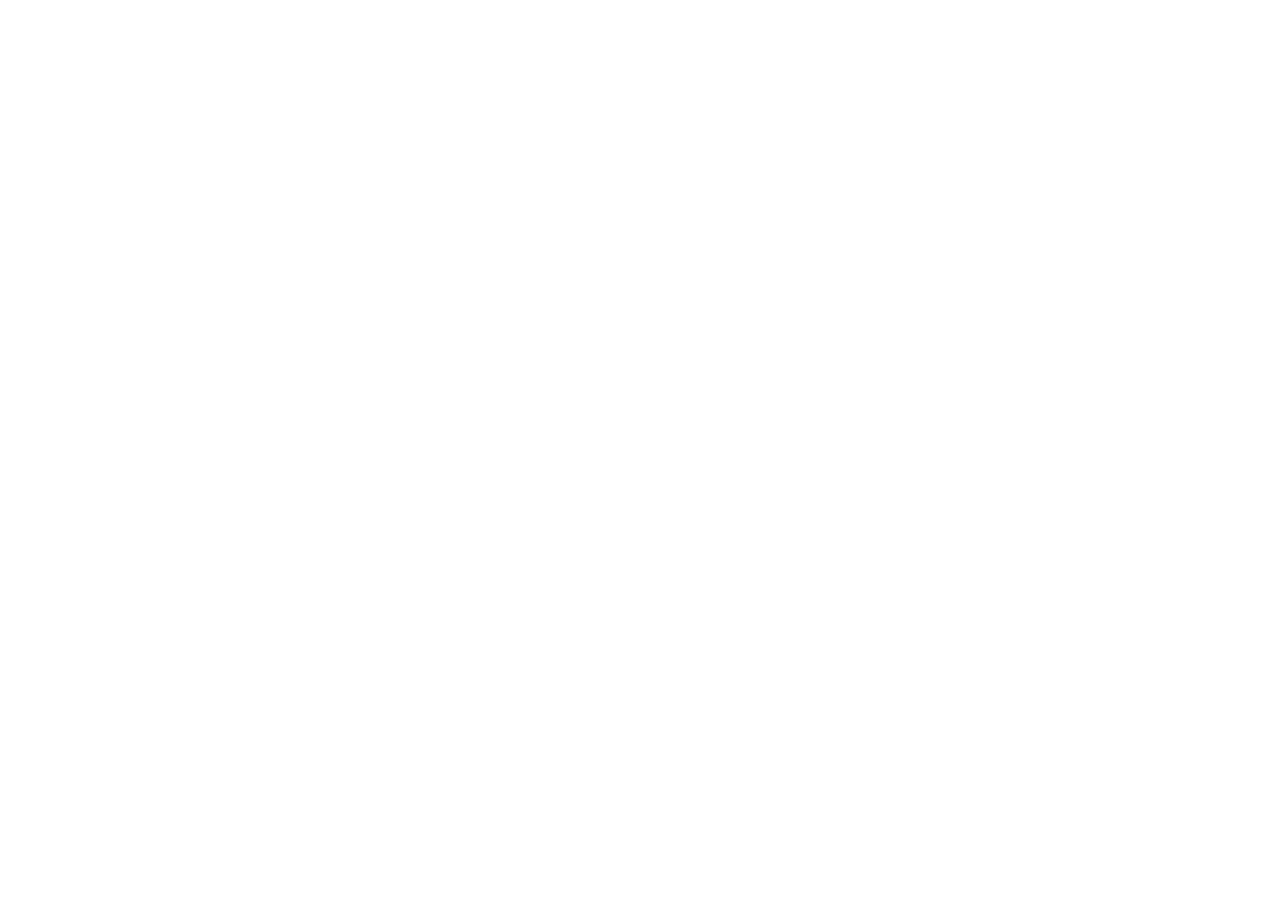
==== index.html @ 1cbf0fab "main" ====
<!DOCTYPE html>
<html lang="en">
  <head>
    <meta charset="UTF-8" />
    <meta name="viewport" content="width=device-width, initial-scale=1.0" />
    <title>Document</title>
  </head>
  <body></body>
</html>
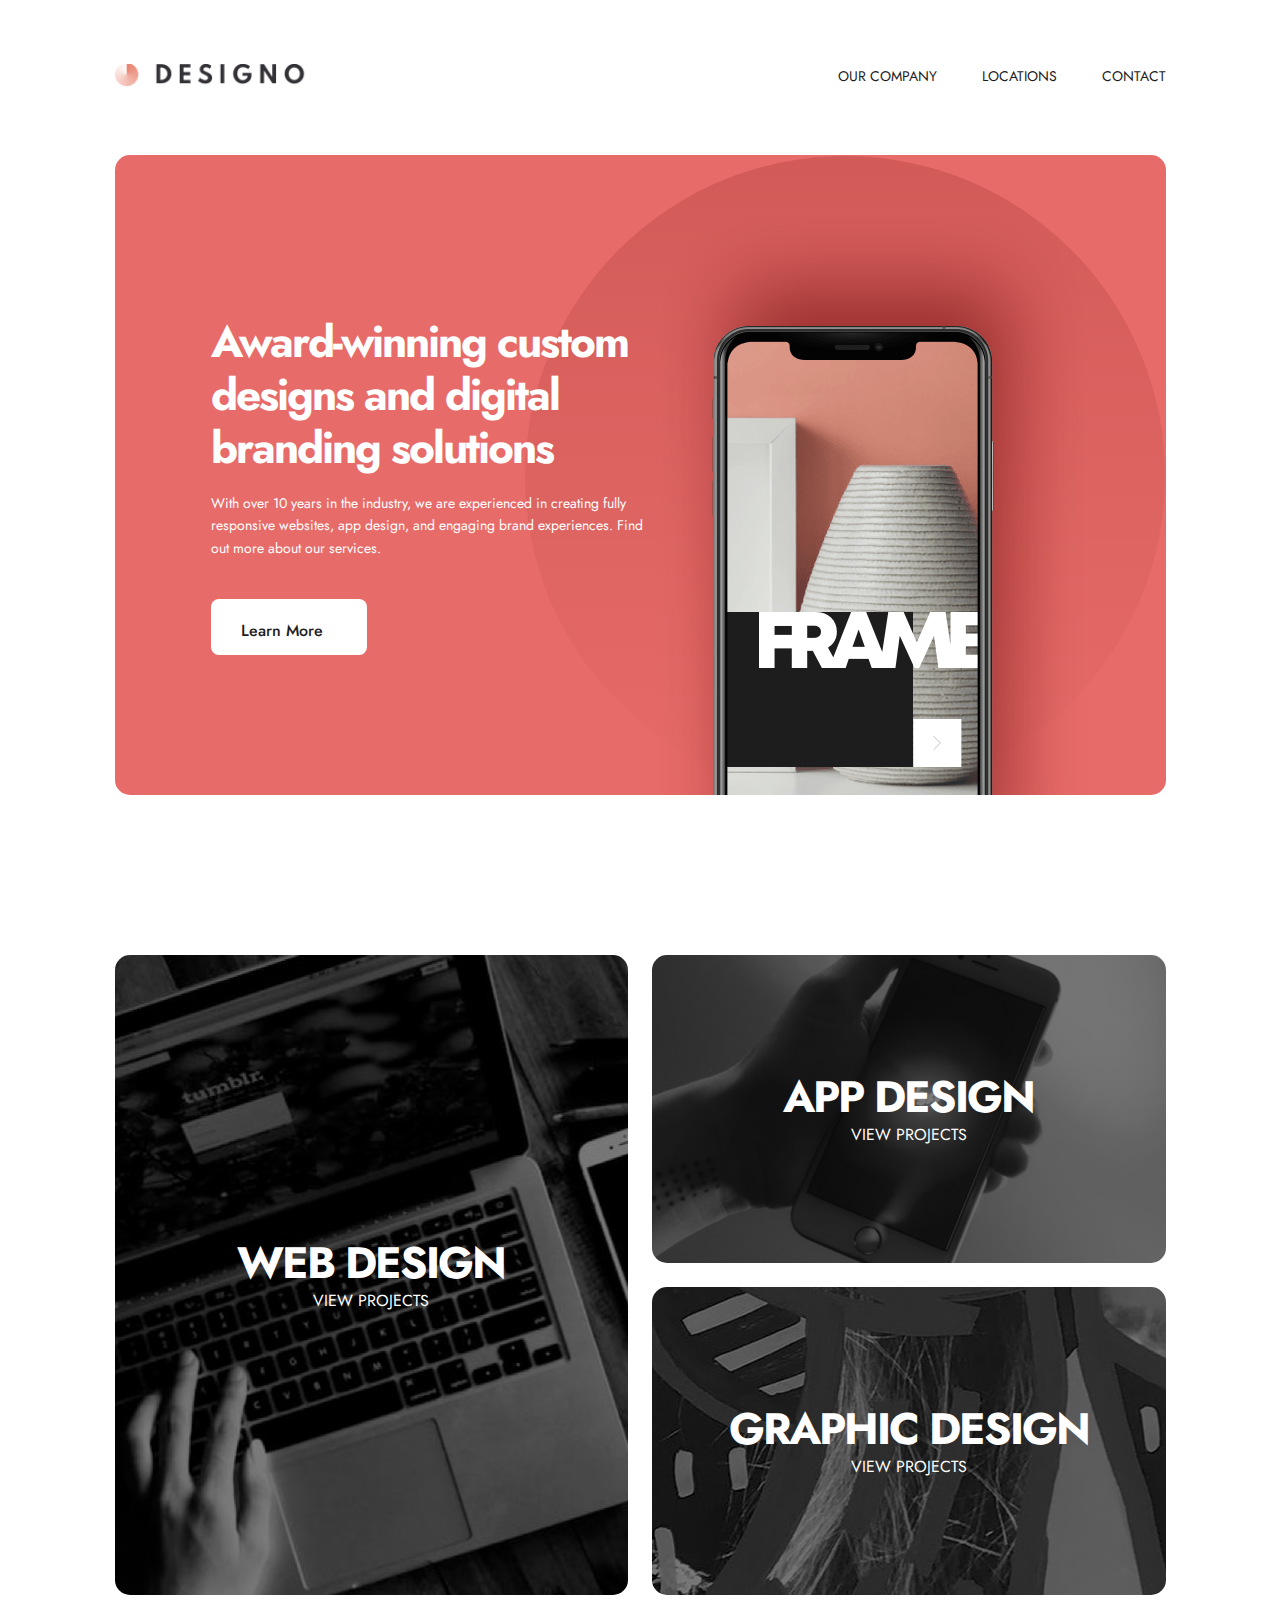
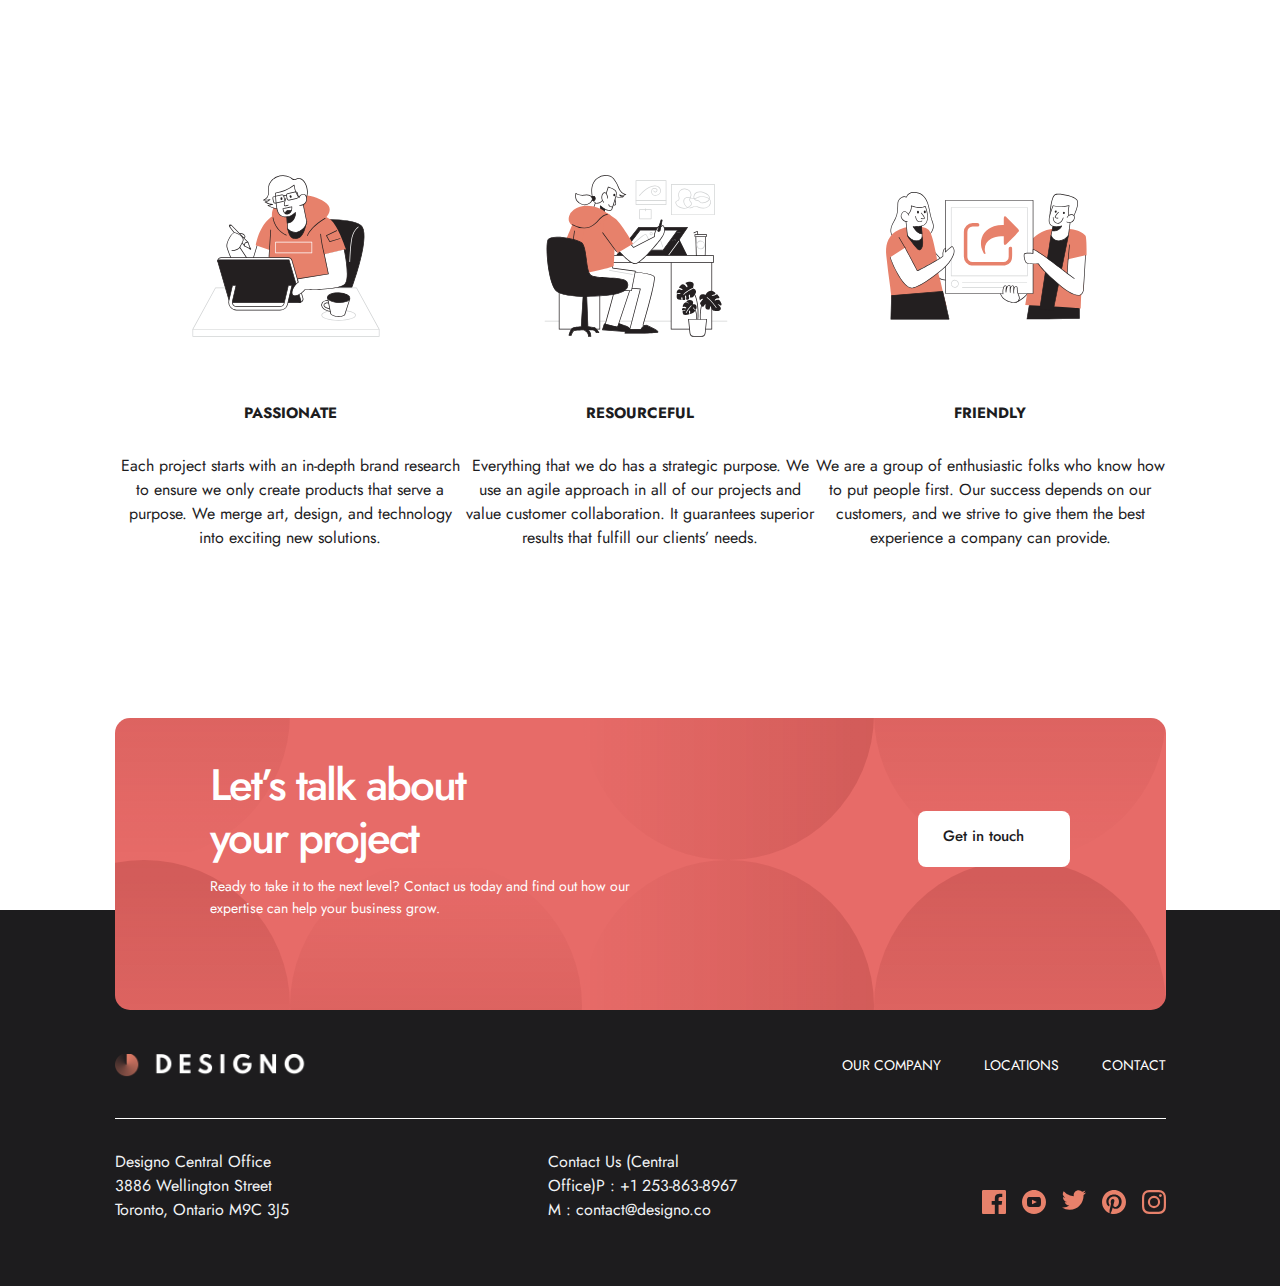
==== commit c31fbf66: "Add new SVG icons and background patterns" ====
--- a/index.html
+++ b/index.html
@@ -3,7 +3,207 @@
   <head>
     <meta charset="UTF-8" />
     <meta name="viewport" content="width=device-width, initial-scale=1.0" />
-    <title>Document</title>
+    <title>Designo</title>
+    <link rel="stylesheet" href="./css/style.min.css" />
   </head>
-  <body></body>
+  <body>
+    <header class="header">
+      <div class="header__container container">
+        <img
+          class="header__imge"
+          src="./images/logo-dark.png"
+          alt="logo"
+          width="196"
+          height="24"
+        />
+        <div class="header__title">
+          <a class="header__text" href="">OUR COMPANY</a>
+          <a class="header__text" href="">LOCATIONS</a>
+          <a class="header__text" href="">CONTACT</a>
+        </div>
+      </div>
+    </header>
+
+    <main class="main">
+      <div class="frame">
+        <div class="frame__container container">
+          <div class="frame__one">
+            <div class="frame__discription">
+              <h2 class="frame__text">
+                Award-winning custom designs and digital branding solutions
+              </h2>
+              <p class="frame__texts">
+                With over 10 years in the industry, we are experienced in
+                creating fully responsive websites, app design, and engaging
+                brand experiences. Find out more about our services.
+              </p>
+              <a class="frame__two" href="">
+                <div class="frame__title">
+                  <h3 class="frame__content">Learn More</h3>
+                </div></a
+              >
+            </div>
+          </div>
+        </div>
+      </div>
+
+      <div class="project">
+        <div class="project__container container">
+          <div class="project__content">
+            <a class="project__item" id="active" href="./pages/webd.html">
+              <h2 class="project__title">WEB DESIGN</h2>
+              <p class="project__text">VIEW PROJECTS</p>
+            </a>
+            <a class="project__item" href="#">
+              <h2 class="project__title">APP DESIGN</h2>
+              <p class="project__text">VIEW PROJECTS</p>
+            </a>
+            <a class="project__item" href="#">
+              <h2 class="project__title">GRAPHIC DESIGN</h2>
+              <p class="project__text">VIEW PROJECTS</p>
+            </a>
+          </div>
+        </div>
+      </div>
+
+      <div class="card">
+        <div class="card__container container">
+          <div class="card__title">
+            <div class="card__item">
+              <img
+                class="card__image"
+                src="./images/illustration-passionate.svg"
+                alt=""
+              />
+              <div class="card__one">
+                <h2 class="card__text">PASSIONATE</h2>
+                <p class="card__texts">
+                  Each project starts with an in-depth brand research to ensure
+                  we only create products that serve a purpose. We merge art,
+                  design, and technology into exciting new solutions.
+                </p>
+              </div>
+            </div>
+            <div class="card__item">
+              <img
+                class="card__image"
+                src="./images/illustration-resourceful.svg"
+                alt=""
+              />
+              <div class="card__one">
+                <h2 class="card__text">RESOURCEFUL</h2>
+                <p class="card__texts">
+                  Everything that we do has a strategic purpose. We use an agile
+                  approach in all of our projects and value customer
+                  collaboration. It guarantees superior results that fulfill our
+                  clients’ needs.
+                </p>
+              </div>
+            </div>
+            <div class="card__item">
+              <img
+                class="card__image"
+                src="./images/illustration-friendly.svg"
+                alt=""
+              />
+              <div class="card__one">
+                <h2 class="card__text">FRIENDLY</h2>
+                <p class="card__texts">
+                  We are a group of enthusiastic folks who know how to put
+                  people first. Our success depends on our customers, and we
+                  strive to give them the best experience a company can provide.
+                </p>
+              </div>
+            </div>
+          </div>
+        </div>
+      </div>
+
+      <div class="about">
+        <div class="about__container container">
+          <div class="about__title">
+            <div class="about__item">
+              <h2 class="about__text">Let’s talk about your project</h2>
+              <p class="about__texts">
+                Ready to take it to the next level? Contact us today and find
+                out how our expertise can help your business grow.
+              </p>
+            </div>
+            <a href="">
+              <h3 class="about__content">
+                <span class="about__text-one">Get in touch</span>
+              </h3>
+            </a>
+          </div>
+        </div>
+      </div>
+    </main>
+
+    <footer class="footer">
+      <div class="footer__container container">
+        <div class="footer__item">
+          <img
+            class="footer__imge"
+            src="./images/logo-light.png"
+            alt="logo"
+            width="196"
+            height="24"
+          />
+          <div class="footer__title">
+            <a class="footer__text" href="">OUR COMPANY</a>
+            <a class="footer__text" href="">LOCATIONS</a>
+            <a class="footer__text" href="">CONTACT</a>
+          </div>
+        </div>
+
+        <div class="footer__items">
+          <p class="footer__contact">
+            Designo Central Office 3886 Wellington Street Toronto, Ontario M9C
+            3J5
+          </p>
+          <p class="footer__contacts">
+            Contact Us (Central Office)P : +1 253-863-8967 M :
+            contact@designo.co
+          </p>
+          <div class="footer__images">
+            <a href="">
+              <img
+                src="./images/icon-facebook.svg"
+                alt=""
+                class="footer__image-contact"
+              />
+            </a>
+            <a href="">
+              <img
+                src="./images/icon-youtube.svg"
+                alt=""
+                class="footer__image-contact"
+              />
+            </a>
+            <a href="">
+              <img
+                src="./images/icon-twitter.svg"
+                alt=""
+                class="footer__image-contact"
+              />
+            </a>
+            <a href="">
+              <img
+                src="./images/icon-pinterest.svg"
+                alt=""
+                class="footer__image-contact"
+              />
+            </a>
+            <a href="">
+              <img
+                src="./images/icon-instagram.svg"
+                alt=""
+                class="footer__image-contact"
+              />
+            </a>
+          </div>
+        </div>
+      </div>
+    </footer>
+  </body>
 </html>
--- a/css/style.min.css
+++ b/css/style.min.css
@@ -0,0 +1 @@
+/*! normalize.css v8.0.1 | MIT License | github.com/necolas/normalize.css */html{line-height:1.15;-webkit-text-size-adjust:100%}body{margin:0}main{display:block}h1{font-size:2em;margin:.67em 0}hr{-webkit-box-sizing:content-box;box-sizing:content-box;height:0;overflow:visible}pre{font-family:monospace,monospace;font-size:1em}a{background-color:rgba(0,0,0,0)}abbr[title]{border-bottom:none;text-decoration:underline;-webkit-text-decoration:underline dotted;text-decoration:underline dotted}b,strong{font-weight:bolder}code,kbd,samp{font-family:monospace,monospace;font-size:1em}small{font-size:80%}sub,sup{font-size:75%;line-height:0;position:relative;vertical-align:baseline}sub{bottom:-0.25em}sup{top:-0.5em}img{border-style:none}button,input,optgroup,select,textarea{font-family:inherit;font-size:100%;line-height:1.15;margin:0}button,input{overflow:visible}button,select{text-transform:none}button,[type=button],[type=reset],[type=submit]{-webkit-appearance:button}button::-moz-focus-inner,[type=button]::-moz-focus-inner,[type=reset]::-moz-focus-inner,[type=submit]::-moz-focus-inner{border-style:none;padding:0}button:-moz-focusring,[type=button]:-moz-focusring,[type=reset]:-moz-focusring,[type=submit]:-moz-focusring{outline:1px dotted ButtonText}fieldset{padding:.35em .75em .625em}legend{-webkit-box-sizing:border-box;box-sizing:border-box;color:inherit;display:table;max-width:100%;padding:0;white-space:normal}progress{vertical-align:baseline}textarea{overflow:auto}[type=checkbox],[type=radio]{-webkit-box-sizing:border-box;box-sizing:border-box;padding:0}[type=number]::-webkit-inner-spin-button,[type=number]::-webkit-outer-spin-button{height:auto}[type=search]{-webkit-appearance:textfield;outline-offset:-2px}[type=search]::-webkit-search-decoration{-webkit-appearance:none}::-webkit-file-upload-button{-webkit-appearance:button;font:inherit}details{display:block}summary{display:list-item}template{display:none}[hidden]{display:none}.Headings{font-size:4.4rem;line-height:1.2;letter-spacing:-0.2rem}.Headings-one{font-size:2.4rem;line-height:1.4;letter-spacing:-0.1rem}.Paragraphs{font-size:1.4rem;line-height:1.6;letter-spacing:0rem}.Buttons{font-size:1.6rem;line-height:1.5;letter-spacing:0rem}@font-face{font-display:swap;font-family:"Jost";font-style:normal;font-weight:400;src:url("../fonts/jost-v18-latin-regular.woff2") format("woff2")}@font-face{font-display:swap;font-family:"Jost";font-style:normal;font-weight:500;src:url("../fonts/jost-v18-latin-500.woff2") format("woff2")}@font-face{font-display:swap;font-family:"Jost";font-style:normal;font-weight:700;src:url("../fonts/jost-v18-latin-700.woff2") format("woff2")}*,*::after,*::before{margin:0;padding:0;-webkit-box-sizing:border-box;box-sizing:border-box}*:focus{outline:2px dotted red;outline-offset:4px}html{height:100%;font-size:62.5%;scroll-behavior:smooth}ul,ol{list-style:none}a{display:inline-block;text-decoration:none}img{-o-object-fit:cover;object-fit:cover;display:-webkit-box;display:-ms-flexbox;display:flex}body{font-family:"Jost";display:-webkit-box;display:-ms-flexbox;display:flex;-webkit-box-orient:vertical;-webkit-box-direction:normal;-ms-flex-direction:column;flex-direction:column;height:100%;overflow-x:hidden;background-color:#fff;color:#1d1c1e}main{-webkit-box-flex:1;-ms-flex-positive:1;flex-grow:1}.container{width:100%;max-width:1111px;margin-left:auto;margin-right:auto;padding-left:30px;padding-right:30px;overflow-x:hidden}@media screen and (max-width: 850px){.container{padding-left:39px;padding-right:39px}}@media screen and (max-width: 500px){.container{padding-left:24px;padding-right:24px}}.header{margin-top:6.4rem;margin-bottom:6.7rem}.header__container{display:-webkit-box;display:-ms-flexbox;display:flex;-webkit-box-pack:justify;-ms-flex-pack:justify;justify-content:space-between;-webkit-box-align:center;-ms-flex-align:center;align-items:center}.header__text{color:#1d1c1e;margin-left:4.2rem;font-size:1.4rem;line-height:1.6;letter-spacing:0rem}.header__text:hover{color:#e76b68}.footer{background-color:#1d1c1e;color:#f1f3f5}.footer__item{margin-top:14.4rem;display:-webkit-box;display:-ms-flexbox;display:flex;-webkit-box-pack:justify;-ms-flex-pack:justify;justify-content:space-between;padding-bottom:4rem;border-bottom:1px solid #fff;margin-bottom:3.1rem}.footer__text{color:#fff;font-size:1.4rem;line-height:1.6;letter-spacing:0rem;margin-left:4rem}.footer__text:hover{color:#e76b68}.footer__items{display:-webkit-box;display:-ms-flexbox;display:flex;-webkit-box-pack:justify;-ms-flex-pack:justify;justify-content:space-between}.footer__contact{font-size:1.6rem;line-height:1.5;letter-spacing:0rem;width:19rem}.footer__contacts{font-size:1.6rem;line-height:1.5;letter-spacing:0rem;width:19rem}.footer__images{display:-webkit-box;display:-ms-flexbox;display:flex;gap:1.6rem;padding-top:4rem}.footer__image-contact{margin-bottom:7.2rem}@media screen and (max-width: 850px){.footer__item{-webkit-box-orient:vertical;-webkit-box-direction:normal;-ms-flex-direction:column;flex-direction:column;-webkit-box-align:center;-ms-flex-align:center;align-items:center;-webkit-box-pack:center;-ms-flex-pack:center;justify-content:center;gap:3.2rem}.footer__items{-webkit-box-orient:vertical;-webkit-box-direction:normal;-ms-flex-direction:column;flex-direction:column;-webkit-box-align:center;-ms-flex-align:center;align-items:center;-webkit-box-pack:center;-ms-flex-pack:center;justify-content:center;gap:4rem}}.frame__one{background-image:url("../../images/image-hero-phone.png"),url("../../images/bg-pattern-hero-home.svg");background-repeat:no-repeat,no-repeat;background-position:top right,right;margin-bottom:16rem;width:100%;background-color:#e76b68;color:#fff;height:64rem;border-radius:1.5rem;border:1px solid rgba(0,0,0,0);padding-top:16rem;padding-left:9.5rem}.frame__text{font-size:4.4rem;line-height:1.2;letter-spacing:-0.2rem;width:50rem;height:16.5rem;margin-bottom:1.1rem}.frame__texts{font-size:1.4rem;line-height:1.6;letter-spacing:0rem;width:44.5rem;margin-bottom:4rem}.frame__title{width:15.6rem;height:5.6rem;background-color:#fff;padding:1.8rem 2.5rem 1.6rem 2.9rem;border-radius:8px;border:1px solid rgba(0,0,0,0)}.frame__content{font-size:1.4rem;line-height:1.6;letter-spacing:0rem;font-weight:500;font-size:1.6rem;color:#1d1c1e}.frame__title:hover{background-color:#ffad9b}@media screen and (max-width: 850px){.frame__one{background-image:url("../../images/image-hero-phone.png"),url("../../images/bg-pattern-hero-home.svg");background-position:bottom -35rem right,bottom right -10rem;height:843px;padding-top:6rem;padding-left:5.8rem}.frame__text{text-align:center}.frame__texts{text-align:center}.frame__two{-webkit-box-align:center;-ms-flex-align:center;align-items:center;-webkit-box-pack:center;-ms-flex-pack:center;justify-content:center;display:-webkit-box;display:-ms-flexbox;display:flex;padding-right:6rem}}@media screen and (max-width: 500px){.frame__container{background-image:url("../../images/image-hero-phone.png"),url("../../images/bg-pattern-hero-home.svg");background-color:#e76b68;color:#fff;padding:0;margin-bottom:12rem}.frame__two{margin-left:5rem}.frame__one{padding:0;margin-bottom:0}.frame__text{text-align:center}.frame__texts{text-align:center;margin-left:auto;margin-right:auto}}.project__content{display:grid;grid-template-columns:repeat(2, 1fr);grid-template-areas:"header main" "header footer";height:64rem;gap:2.4rem;margin-bottom:16rem}.project__title{font-size:4.4rem;line-height:1.2;letter-spacing:-0.2rem}.project__text{font-size:1.6rem;line-height:1.5;letter-spacing:0rem}.project__item{display:-webkit-box;display:-ms-flexbox;display:flex;-webkit-box-align:center;-ms-flex-align:center;align-items:center;-webkit-box-pack:center;-ms-flex-pack:center;justify-content:center;-webkit-box-orient:vertical;-webkit-box-direction:normal;-ms-flex-direction:column;flex-direction:column;color:#fff}.project__item:nth-child(1){grid-area:header;background-image:-webkit-gradient(linear, left top, left bottom, from(rgba(0, 0, 0, 0.5)), to(rgba(0, 0, 0, 0.5))),url("../../images/image-web-design-large.jpg");background-image:linear-gradient(rgba(0, 0, 0, 0.5), rgba(0, 0, 0, 0.5)),url("../../images/image-web-design-large.jpg");border-radius:1.5rem}.project__item:nth-child(1):hover{background-image:-webkit-gradient(linear, left top, left bottom, from(rgba(0, 0, 0, 0.3)), to(rgba(0, 0, 0, 0.3))),url("../../images/image-web-design-large.jpg");background-image:linear-gradient(rgba(0, 0, 0, 0.3), rgba(0, 0, 0, 0.3)),url("../../images/image-web-design-large.jpg")}.project__item:nth-child(1):active{background-image:-webkit-gradient(linear, left top, left bottom, from(rgba(231, 129, 107, 0.8)), to(rgba(231, 129, 107, 0.8))),url("../../images/image-web-design-large.jpg");background-image:linear-gradient(rgba(231, 129, 107, 0.8), rgba(231, 129, 107, 0.8)),url("../../images/image-web-design-large.jpg")}.project__item:nth-child(2){grid-area:main;background-image:-webkit-gradient(linear, left top, left bottom, from(rgba(0, 0, 0, 0.5)), to(rgba(0, 0, 0, 0.5))),url("../../images/image-app-design.jpg");background-image:linear-gradient(rgba(0, 0, 0, 0.5), rgba(0, 0, 0, 0.5)),url("../../images/image-app-design.jpg");border-radius:1.5rem}.project__item:nth-child(2):hover{background-image:-webkit-gradient(linear, left top, left bottom, from(rgba(0, 0, 0, 0.3)), to(rgba(0, 0, 0, 0.3))),url("../../images/image-app-design.jpg");background-image:linear-gradient(rgba(0, 0, 0, 0.3), rgba(0, 0, 0, 0.3)),url("../../images/image-app-design.jpg")}.project__item:nth-child(2):active{background-image:-webkit-gradient(linear, left top, left bottom, from(rgba(231, 129, 107, 0.8)), to(rgba(231, 129, 107, 0.8))),url("../../images/image-app-design.jpg");background-image:linear-gradient(rgba(231, 129, 107, 0.8), rgba(231, 129, 107, 0.8)),url("../../images/image-app-design.jpg")}.project__item:nth-child(3){grid-area:footer;background-image:-webkit-gradient(linear, left top, left bottom, from(rgba(0, 0, 0, 0.5)), to(rgba(0, 0, 0, 0.5))),url("../../images/image-graphic-design.jpg");background-image:linear-gradient(rgba(0, 0, 0, 0.5), rgba(0, 0, 0, 0.5)),url("../../images/image-graphic-design.jpg");border-radius:1.5rem}.project__item:nth-child(3):hover{background-image:-webkit-gradient(linear, left top, left bottom, from(rgba(0, 0, 0, 0.3)), to(rgba(0, 0, 0, 0.3))),url("../../images/image-graphic-design.jpg");background-image:linear-gradient(rgba(0, 0, 0, 0.3), rgba(0, 0, 0, 0.3)),url("../../images/image-graphic-design.jpg")}.project__item:nth-child(3):active{background-image:-webkit-gradient(linear, left top, left bottom, from(rgba(231, 129, 107, 0.8)), to(rgba(231, 129, 107, 0.8))),url("../../images/image-graphic-design.jpg");background-image:linear-gradient(rgba(231, 129, 107, 0.8), rgba(231, 129, 107, 0.8)),url("../../images/image-graphic-design.jpg")}@media screen and (max-width: 850px){.project__content{grid-template-columns:1fr;width:100%;grid-template-areas:"header " "main" "footer";margin-bottom:12rem}}@media screen and (max-width: 500px){.project__content{grid-template-columns:1fr;width:100%;grid-template-areas:"header " "main" "footer";margin-bottom:8rem}}.card__title{-webkit-box-align:center;-ms-flex-align:center;align-items:center;-webkit-box-pack:center;-ms-flex-pack:center;justify-content:center;display:-webkit-box;display:-ms-flexbox;display:flex;margin-bottom:16rem}.card__item{-webkit-box-align:center;-ms-flex-align:center;align-items:center;-webkit-box-pack:center;-ms-flex-pack:center;justify-content:center;-webkit-box-orient:vertical;-webkit-box-direction:normal;-ms-flex-direction:column;flex-direction:column}.card__image{margin-bottom:4.8rem;padding-left:7rem}.card__text{margin-bottom:3.2rem;text-align:center}.card__texts{width:35rem;height:10.4rem;text-align:center;font-size:1.6rem;line-height:1.5;letter-spacing:0rem}@media screen and (max-width: 850px){.card__title{margin-bottom:6.7rem;-webkit-box-orient:vertical;-webkit-box-direction:normal;-ms-flex-direction:column;flex-direction:column;padding-right:17rem}.card__item{-webkit-box-orient:horizontal;-webkit-box-direction:normal;-ms-flex-direction:row;flex-direction:row;display:-webkit-box;display:-ms-flexbox;display:flex;gap:4.8rem}}@media screen and (max-width: 500px){.card__title{margin-bottom:6.7rem;margin-bottom:12rem;-webkit-box-align:center;-ms-flex-align:center;align-items:center;-webkit-box-pack:center;-ms-flex-pack:center;justify-content:center;display:-webkit-box;display:-ms-flexbox;display:flex}.card__item{-webkit-box-align:center;-ms-flex-align:center;align-items:center;-webkit-box-pack:center;-ms-flex-pack:center;justify-content:center;-webkit-box-orient:vertical;-webkit-box-direction:normal;-ms-flex-direction:column;flex-direction:column}.card__one{margin-bottom:4.8rem}.card__text{padding-left:10rem}.card__texts{padding-left:10rem}.card__image{padding-left:10rem;margin-bottom:-4rem}}.about{margin-bottom:-10rem;position:relative}.about__title{background-image:url("../../images/bg-pattern-call-to-action.svg");background-position:top -15rem right;height:29.2rem;background-color:#e76b68;color:#fff;display:-webkit-box;display:-ms-flexbox;display:flex;-webkit-box-align:center;-ms-flex-align:center;align-items:center;-webkit-box-pack:justify;-ms-flex-pack:justify;justify-content:space-between;padding-bottom:5rem;padding-left:9.5rem;border-radius:1.5rem}.about__text{font-size:4.4rem;line-height:1.2;letter-spacing:-0.2rem;font-weight:500;width:26.8rem;margin-bottom:1rem}.about__texts{font-size:1.4rem;line-height:1.6;letter-spacing:0rem;width:45.9rem}.about__content{width:15.2rem;height:5.6rem;background-color:#fff;color:#1d1c1e;padding:1.7rem 2.5rem;border-radius:8px;margin-right:9.6rem}.about__text-one{font-weight:500;font-size:1.5rem}.about__content:hover{background-color:#ffad9b;color:#fff}@media screen and (max-width: 850px){.about__title{-webkit-box-orient:vertical;-webkit-box-direction:normal;-ms-flex-direction:column;flex-direction:column;height:35rem}.about__text{padding-top:5.7rem;text-align:center;padding-left:5rem;width:33.5rem}.about__texts{text-align:center;padding-right:7rem}}/*# sourceMappingURL=style.min.css.map */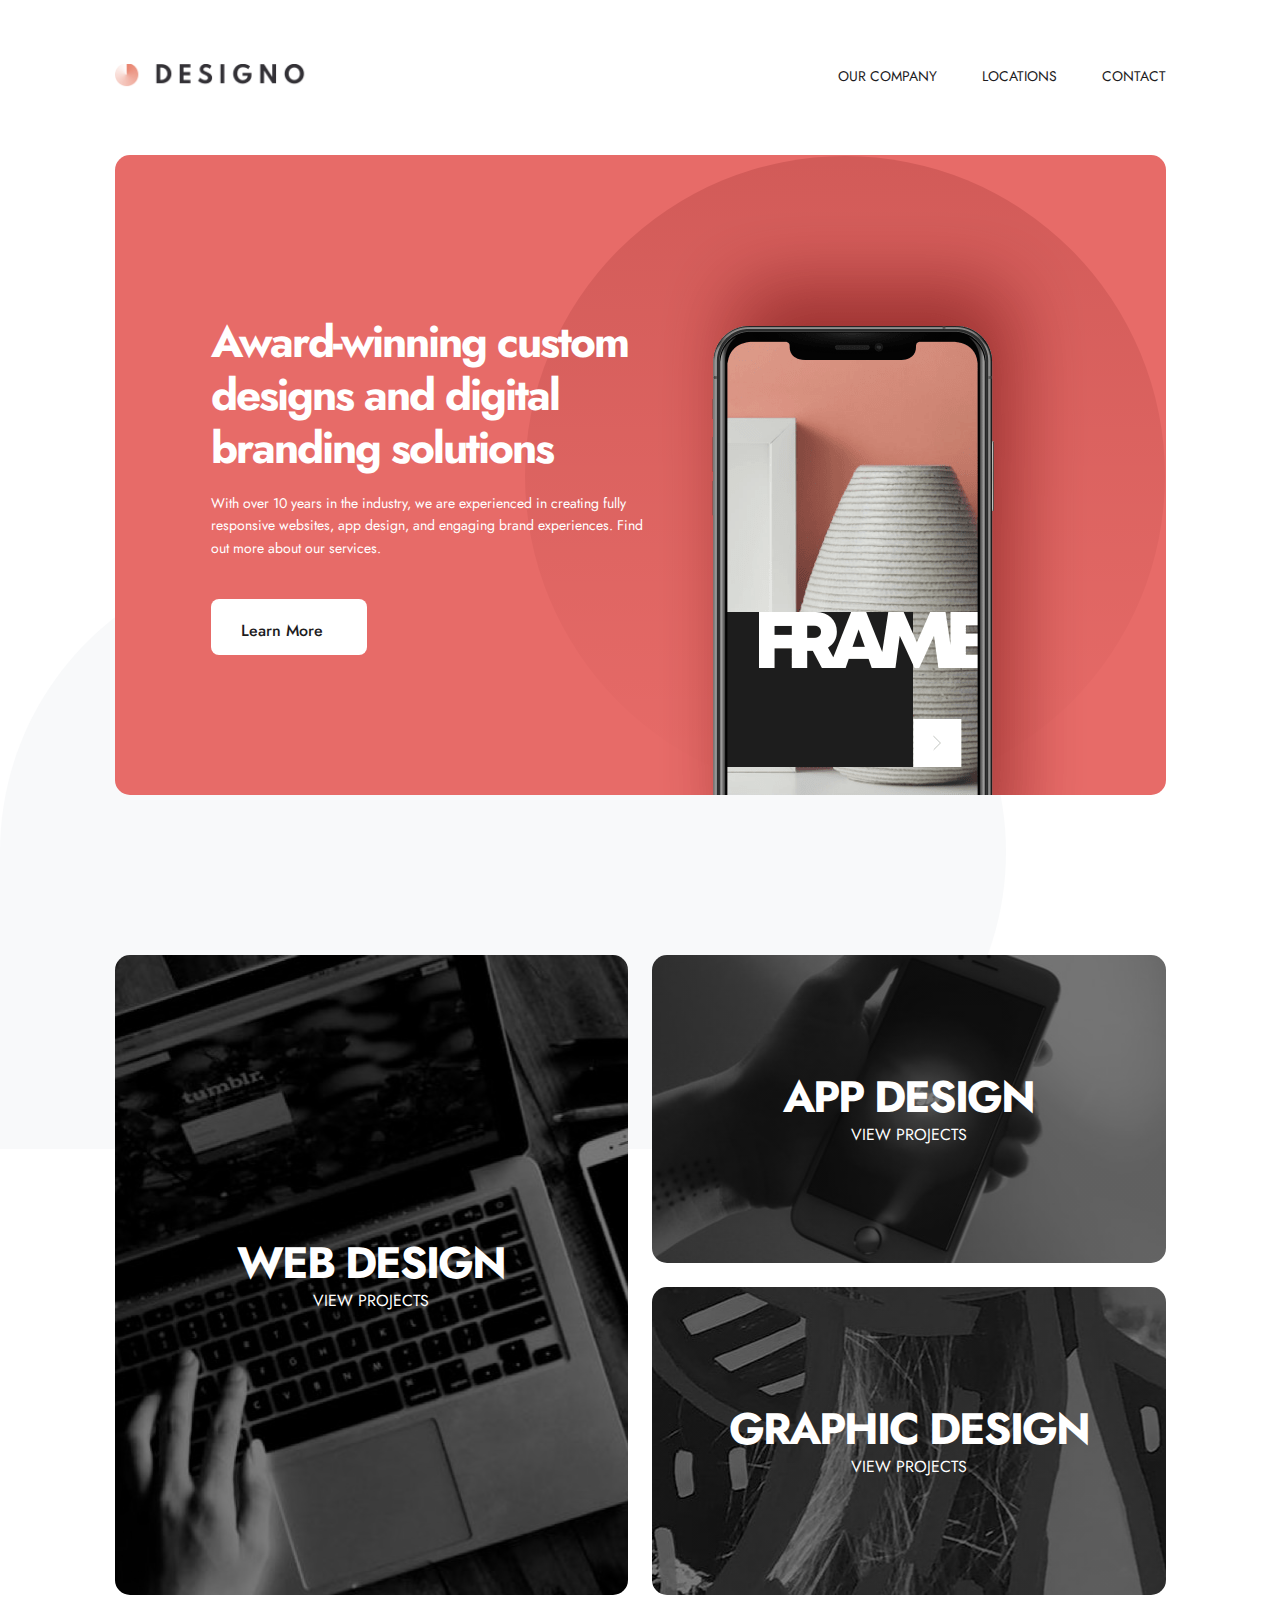
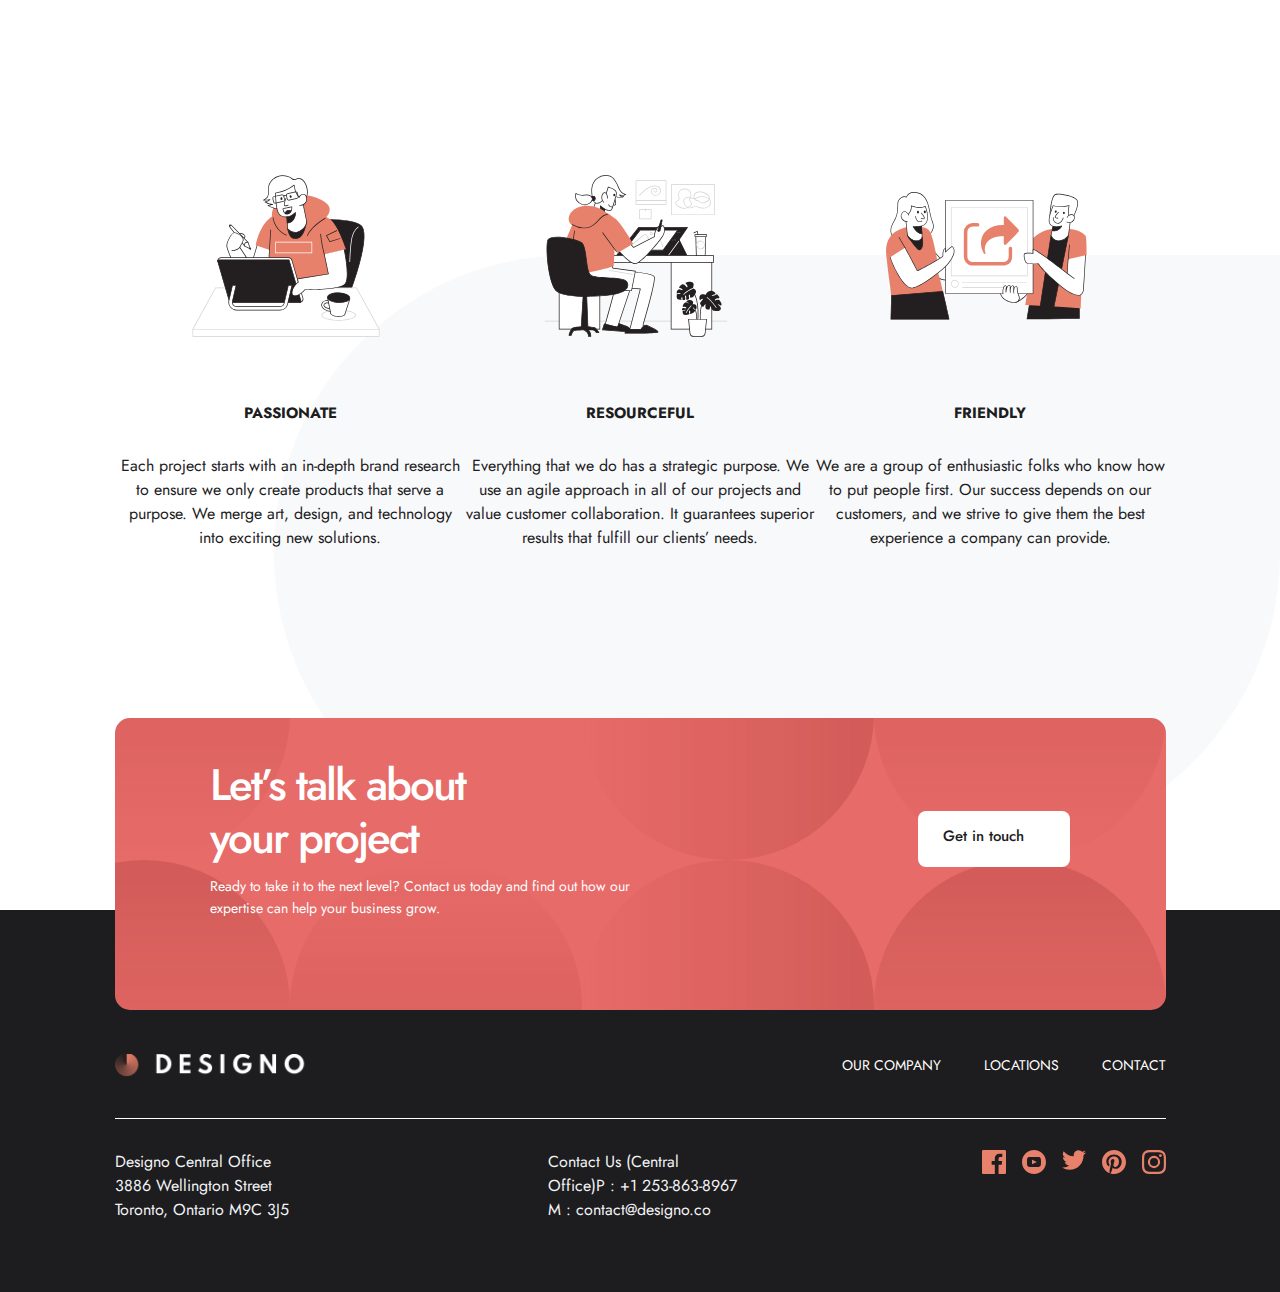
==== commit eebb3045: "Refactor CSS class names for express and app item content" ====
--- a/index.html
+++ b/index.html
@@ -9,131 +9,139 @@
   <body>
     <header class="header">
       <div class="header__container container">
-        <img
-          class="header__imge"
-          src="./images/logo-dark.png"
-          alt="logo"
-          width="196"
-          height="24"
-        />
+        <a href="">
+          <img
+            class="header__imge"
+            src="./images/logo-dark.png"
+            alt="logo"
+            width="196"
+            height="24"
+          />
+        </a>
         <div class="header__title">
-          <a class="header__text" href="">OUR COMPANY</a>
-          <a class="header__text" href="">LOCATIONS</a>
-          <a class="header__text" href="">CONTACT</a>
+          <a class="header__text" href="./pages/about.html">OUR COMPANY</a>
+          <a class="header__text" href="./pages/locations.html">LOCATIONS</a>
+          <a class="header__text" href="./pages/contact.html">CONTACT</a>
         </div>
       </div>
     </header>
 
     <main class="main">
-      <div class="frame">
-        <div class="frame__container container">
-          <div class="frame__one">
-            <div class="frame__discription">
-              <h2 class="frame__text">
-                Award-winning custom designs and digital branding solutions
-              </h2>
-              <p class="frame__texts">
-                With over 10 years in the industry, we are experienced in
-                creating fully responsive websites, app design, and engaging
-                brand experiences. Find out more about our services.
-              </p>
-              <a class="frame__two" href="">
-                <div class="frame__title">
-                  <h3 class="frame__content">Learn More</h3>
-                </div></a
-              >
-            </div>
-          </div>
-        </div>
-      </div>
-
-      <div class="project">
-        <div class="project__container container">
-          <div class="project__content">
-            <a class="project__item" id="active" href="./pages/webd.html">
-              <h2 class="project__title">WEB DESIGN</h2>
-              <p class="project__text">VIEW PROJECTS</p>
-            </a>
-            <a class="project__item" href="#">
-              <h2 class="project__title">APP DESIGN</h2>
-              <p class="project__text">VIEW PROJECTS</p>
-            </a>
-            <a class="project__item" href="#">
-              <h2 class="project__title">GRAPHIC DESIGN</h2>
-              <p class="project__text">VIEW PROJECTS</p>
-            </a>
-          </div>
-        </div>
-      </div>
-
-      <div class="card">
-        <div class="card__container container">
-          <div class="card__title">
-            <div class="card__item">
-              <img
-                class="card__image"
-                src="./images/illustration-passionate.svg"
-                alt=""
-              />
-              <div class="card__one">
-                <h2 class="card__text">PASSIONATE</h2>
-                <p class="card__texts">
-                  Each project starts with an in-depth brand research to ensure
-                  we only create products that serve a purpose. We merge art,
-                  design, and technology into exciting new solutions.
+      <div class="section">
+        <div class="frame">
+          <div class="frame__container container">
+            <div class="frame__one">
+              <div class="frame__discription">
+                <h2 class="frame__text">
+                  Award-winning custom designs and digital branding solutions
+                </h2>
+                <p class="frame__texts">
+                  With over 10 years in the industry, we are experienced in
+                  creating fully responsive websites, app design, and engaging
+                  brand experiences. Find out more about our services.
                 </p>
-              </div>
-            </div>
-            <div class="card__item">
-              <img
-                class="card__image"
-                src="./images/illustration-resourceful.svg"
-                alt=""
-              />
-              <div class="card__one">
-                <h2 class="card__text">RESOURCEFUL</h2>
-                <p class="card__texts">
-                  Everything that we do has a strategic purpose. We use an agile
-                  approach in all of our projects and value customer
-                  collaboration. It guarantees superior results that fulfill our
-                  clients’ needs.
+                <a class="frame__two" href="">
+                  <div class="frame__title">
+                    <h3 class="frame__content">Learn More</h3>
+                  </div></a
+                >
+              </div>
+            </div>
+          </div>
+        </div>
+
+        <div class="project">
+          <div class="project__container container">
+            <div class="project__content">
+              <a class="project__item" id="active" href="./pages/webd.html">
+                <h2 class="project__title">WEB DESIGN</h2>
+                <p class="project__text">VIEW PROJECTS</p>
+              </a>
+              <a class="project__item" href="./pages/appd.html">
+                <h2 class="project__title">APP DESIGN</h2>
+                <p class="project__text">VIEW PROJECTS</p>
+              </a>
+              <a class="project__item" href="./pages/graphic.html">
+                <h2 class="project__title">GRAPHIC DESIGN</h2>
+                <p class="project__text">VIEW PROJECTS</p>
+              </a>
+            </div>
+          </div>
+        </div>
+      </div>
+
+      <div class="sections">
+        <div class="card">
+          <div class="card__container container">
+            <div class="card__title">
+              <div class="card__item">
+                <img
+                  class="card__image"
+                  src="./images/illustration-passionate.svg"
+                  alt=""
+                />
+                <div class="card__one">
+                  <h2 class="card__text">PASSIONATE</h2>
+                  <p class="card__texts">
+                    Each project starts with an in-depth brand research to
+                    ensure we only create products that serve a purpose. We
+                    merge art, design, and technology into exciting new
+                    solutions.
+                  </p>
+                </div>
+              </div>
+              <div class="card__item">
+                <img
+                  class="card__image"
+                  src="./images/illustration-resourceful.svg"
+                  alt=""
+                />
+                <div class="card__one">
+                  <h2 class="card__text">RESOURCEFUL</h2>
+                  <p class="card__texts">
+                    Everything that we do has a strategic purpose. We use an
+                    agile approach in all of our projects and value customer
+                    collaboration. It guarantees superior results that fulfill
+                    our clients’ needs.
+                  </p>
+                </div>
+              </div>
+              <div class="card__item">
+                <img
+                  class="card__image"
+                  src="./images/illustration-friendly.svg"
+                  alt=""
+                />
+                <div class="card__one">
+                  <h2 class="card__text">FRIENDLY</h2>
+                  <p class="card__texts">
+                    We are a group of enthusiastic folks who know how to put
+                    people first. Our success depends on our customers, and we
+                    strive to give them the best experience a company can
+                    provide.
+                  </p>
+                </div>
+              </div>
+            </div>
+          </div>
+        </div>
+
+        <div class="about">
+          <div class="about__container container">
+            <div class="about__title">
+              <div class="about__item">
+                <h2 class="about__text">Let’s talk about your project</h2>
+                <p class="about__texts">
+                  Ready to take it to the next level? Contact us today and find
+                  out how our expertise can help your business grow.
                 </p>
               </div>
-            </div>
-            <div class="card__item">
-              <img
-                class="card__image"
-                src="./images/illustration-friendly.svg"
-                alt=""
-              />
-              <div class="card__one">
-                <h2 class="card__text">FRIENDLY</h2>
-                <p class="card__texts">
-                  We are a group of enthusiastic folks who know how to put
-                  people first. Our success depends on our customers, and we
-                  strive to give them the best experience a company can provide.
-                </p>
-              </div>
-            </div>
-          </div>
-        </div>
-      </div>
-
-      <div class="about">
-        <div class="about__container container">
-          <div class="about__title">
-            <div class="about__item">
-              <h2 class="about__text">Let’s talk about your project</h2>
-              <p class="about__texts">
-                Ready to take it to the next level? Contact us today and find
-                out how our expertise can help your business grow.
-              </p>
-            </div>
-            <a href="">
-              <h3 class="about__content">
-                <span class="about__text-one">Get in touch</span>
-              </h3>
-            </a>
+              <a href="">
+                <h3 class="about__content">
+                  <span class="about__text-one">Get in touch</span>
+                </h3>
+              </a>
+            </div>
           </div>
         </div>
       </div>
@@ -151,8 +159,8 @@
           />
           <div class="footer__title">
             <a class="footer__text" href="">OUR COMPANY</a>
-            <a class="footer__text" href="">LOCATIONS</a>
-            <a class="footer__text" href="">CONTACT</a>
+            <a class="footer__text" href="./pages/locations.html">LOCATIONS</a>
+            <a class="footer__text" href="./pages/contact.html">CONTACT</a>
           </div>
         </div>
 
--- a/css/style.min.css
+++ b/css/style.min.css
@@ -1 +1 @@
-/*! normalize.css v8.0.1 | MIT License | github.com/necolas/normalize.css */html{line-height:1.15;-webkit-text-size-adjust:100%}body{margin:0}main{display:block}h1{font-size:2em;margin:.67em 0}hr{-webkit-box-sizing:content-box;box-sizing:content-box;height:0;overflow:visible}pre{font-family:monospace,monospace;font-size:1em}a{background-color:rgba(0,0,0,0)}abbr[title]{border-bottom:none;text-decoration:underline;-webkit-text-decoration:underline dotted;text-decoration:underline dotted}b,strong{font-weight:bolder}code,kbd,samp{font-family:monospace,monospace;font-size:1em}small{font-size:80%}sub,sup{font-size:75%;line-height:0;position:relative;vertical-align:baseline}sub{bottom:-0.25em}sup{top:-0.5em}img{border-style:none}button,input,optgroup,select,textarea{font-family:inherit;font-size:100%;line-height:1.15;margin:0}button,input{overflow:visible}button,select{text-transform:none}button,[type=button],[type=reset],[type=submit]{-webkit-appearance:button}button::-moz-focus-inner,[type=button]::-moz-focus-inner,[type=reset]::-moz-focus-inner,[type=submit]::-moz-focus-inner{border-style:none;padding:0}button:-moz-focusring,[type=button]:-moz-focusring,[type=reset]:-moz-focusring,[type=submit]:-moz-focusring{outline:1px dotted ButtonText}fieldset{padding:.35em .75em .625em}legend{-webkit-box-sizing:border-box;box-sizing:border-box;color:inherit;display:table;max-width:100%;padding:0;white-space:normal}progress{vertical-align:baseline}textarea{overflow:auto}[type=checkbox],[type=radio]{-webkit-box-sizing:border-box;box-sizing:border-box;padding:0}[type=number]::-webkit-inner-spin-button,[type=number]::-webkit-outer-spin-button{height:auto}[type=search]{-webkit-appearance:textfield;outline-offset:-2px}[type=search]::-webkit-search-decoration{-webkit-appearance:none}::-webkit-file-upload-button{-webkit-appearance:button;font:inherit}details{display:block}summary{display:list-item}template{display:none}[hidden]{display:none}.Headings{font-size:4.4rem;line-height:1.2;letter-spacing:-0.2rem}.Headings-one{font-size:2.4rem;line-height:1.4;letter-spacing:-0.1rem}.Paragraphs{font-size:1.4rem;line-height:1.6;letter-spacing:0rem}.Buttons{font-size:1.6rem;line-height:1.5;letter-spacing:0rem}@font-face{font-display:swap;font-family:"Jost";font-style:normal;font-weight:400;src:url("../fonts/jost-v18-latin-regular.woff2") format("woff2")}@font-face{font-display:swap;font-family:"Jost";font-style:normal;font-weight:500;src:url("../fonts/jost-v18-latin-500.woff2") format("woff2")}@font-face{font-display:swap;font-family:"Jost";font-style:normal;font-weight:700;src:url("../fonts/jost-v18-latin-700.woff2") format("woff2")}*,*::after,*::before{margin:0;padding:0;-webkit-box-sizing:border-box;box-sizing:border-box}*:focus{outline:2px dotted red;outline-offset:4px}html{height:100%;font-size:62.5%;scroll-behavior:smooth}ul,ol{list-style:none}a{display:inline-block;text-decoration:none}img{-o-object-fit:cover;object-fit:cover;display:-webkit-box;display:-ms-flexbox;display:flex}body{font-family:"Jost";display:-webkit-box;display:-ms-flexbox;display:flex;-webkit-box-orient:vertical;-webkit-box-direction:normal;-ms-flex-direction:column;flex-direction:column;height:100%;overflow-x:hidden;background-color:#fff;color:#1d1c1e}main{-webkit-box-flex:1;-ms-flex-positive:1;flex-grow:1}.container{width:100%;max-width:1111px;margin-left:auto;margin-right:auto;padding-left:30px;padding-right:30px;overflow-x:hidden}@media screen and (max-width: 850px){.container{padding-left:39px;padding-right:39px}}@media screen and (max-width: 500px){.container{padding-left:24px;padding-right:24px}}.header{margin-top:6.4rem;margin-bottom:6.7rem}.header__container{display:-webkit-box;display:-ms-flexbox;display:flex;-webkit-box-pack:justify;-ms-flex-pack:justify;justify-content:space-between;-webkit-box-align:center;-ms-flex-align:center;align-items:center}.header__text{color:#1d1c1e;margin-left:4.2rem;font-size:1.4rem;line-height:1.6;letter-spacing:0rem}.header__text:hover{color:#e76b68}.footer{background-color:#1d1c1e;color:#f1f3f5}.footer__item{margin-top:14.4rem;display:-webkit-box;display:-ms-flexbox;display:flex;-webkit-box-pack:justify;-ms-flex-pack:justify;justify-content:space-between;padding-bottom:4rem;border-bottom:1px solid #fff;margin-bottom:3.1rem}.footer__text{color:#fff;font-size:1.4rem;line-height:1.6;letter-spacing:0rem;margin-left:4rem}.footer__text:hover{color:#e76b68}.footer__items{display:-webkit-box;display:-ms-flexbox;display:flex;-webkit-box-pack:justify;-ms-flex-pack:justify;justify-content:space-between}.footer__contact{font-size:1.6rem;line-height:1.5;letter-spacing:0rem;width:19rem}.footer__contacts{font-size:1.6rem;line-height:1.5;letter-spacing:0rem;width:19rem}.footer__images{display:-webkit-box;display:-ms-flexbox;display:flex;gap:1.6rem;padding-top:4rem}.footer__image-contact{margin-bottom:7.2rem}@media screen and (max-width: 850px){.footer__item{-webkit-box-orient:vertical;-webkit-box-direction:normal;-ms-flex-direction:column;flex-direction:column;-webkit-box-align:center;-ms-flex-align:center;align-items:center;-webkit-box-pack:center;-ms-flex-pack:center;justify-content:center;gap:3.2rem}.footer__items{-webkit-box-orient:vertical;-webkit-box-direction:normal;-ms-flex-direction:column;flex-direction:column;-webkit-box-align:center;-ms-flex-align:center;align-items:center;-webkit-box-pack:center;-ms-flex-pack:center;justify-content:center;gap:4rem}}.frame__one{background-image:url("../../images/image-hero-phone.png"),url("../../images/bg-pattern-hero-home.svg");background-repeat:no-repeat,no-repeat;background-position:top right,right;margin-bottom:16rem;width:100%;background-color:#e76b68;color:#fff;height:64rem;border-radius:1.5rem;border:1px solid rgba(0,0,0,0);padding-top:16rem;padding-left:9.5rem}.frame__text{font-size:4.4rem;line-height:1.2;letter-spacing:-0.2rem;width:50rem;height:16.5rem;margin-bottom:1.1rem}.frame__texts{font-size:1.4rem;line-height:1.6;letter-spacing:0rem;width:44.5rem;margin-bottom:4rem}.frame__title{width:15.6rem;height:5.6rem;background-color:#fff;padding:1.8rem 2.5rem 1.6rem 2.9rem;border-radius:8px;border:1px solid rgba(0,0,0,0)}.frame__content{font-size:1.4rem;line-height:1.6;letter-spacing:0rem;font-weight:500;font-size:1.6rem;color:#1d1c1e}.frame__title:hover{background-color:#ffad9b}@media screen and (max-width: 850px){.frame__one{background-image:url("../../images/image-hero-phone.png"),url("../../images/bg-pattern-hero-home.svg");background-position:bottom -35rem right,bottom right -10rem;height:843px;padding-top:6rem;padding-left:5.8rem}.frame__text{text-align:center}.frame__texts{text-align:center}.frame__two{-webkit-box-align:center;-ms-flex-align:center;align-items:center;-webkit-box-pack:center;-ms-flex-pack:center;justify-content:center;display:-webkit-box;display:-ms-flexbox;display:flex;padding-right:6rem}}@media screen and (max-width: 500px){.frame__container{background-image:url("../../images/image-hero-phone.png"),url("../../images/bg-pattern-hero-home.svg");background-color:#e76b68;color:#fff;padding:0;margin-bottom:12rem}.frame__two{margin-left:5rem}.frame__one{padding:0;margin-bottom:0}.frame__text{text-align:center}.frame__texts{text-align:center;margin-left:auto;margin-right:auto}}.project__content{display:grid;grid-template-columns:repeat(2, 1fr);grid-template-areas:"header main" "header footer";height:64rem;gap:2.4rem;margin-bottom:16rem}.project__title{font-size:4.4rem;line-height:1.2;letter-spacing:-0.2rem}.project__text{font-size:1.6rem;line-height:1.5;letter-spacing:0rem}.project__item{display:-webkit-box;display:-ms-flexbox;display:flex;-webkit-box-align:center;-ms-flex-align:center;align-items:center;-webkit-box-pack:center;-ms-flex-pack:center;justify-content:center;-webkit-box-orient:vertical;-webkit-box-direction:normal;-ms-flex-direction:column;flex-direction:column;color:#fff}.project__item:nth-child(1){grid-area:header;background-image:-webkit-gradient(linear, left top, left bottom, from(rgba(0, 0, 0, 0.5)), to(rgba(0, 0, 0, 0.5))),url("../../images/image-web-design-large.jpg");background-image:linear-gradient(rgba(0, 0, 0, 0.5), rgba(0, 0, 0, 0.5)),url("../../images/image-web-design-large.jpg");border-radius:1.5rem}.project__item:nth-child(1):hover{background-image:-webkit-gradient(linear, left top, left bottom, from(rgba(0, 0, 0, 0.3)), to(rgba(0, 0, 0, 0.3))),url("../../images/image-web-design-large.jpg");background-image:linear-gradient(rgba(0, 0, 0, 0.3), rgba(0, 0, 0, 0.3)),url("../../images/image-web-design-large.jpg")}.project__item:nth-child(1):active{background-image:-webkit-gradient(linear, left top, left bottom, from(rgba(231, 129, 107, 0.8)), to(rgba(231, 129, 107, 0.8))),url("../../images/image-web-design-large.jpg");background-image:linear-gradient(rgba(231, 129, 107, 0.8), rgba(231, 129, 107, 0.8)),url("../../images/image-web-design-large.jpg")}.project__item:nth-child(2){grid-area:main;background-image:-webkit-gradient(linear, left top, left bottom, from(rgba(0, 0, 0, 0.5)), to(rgba(0, 0, 0, 0.5))),url("../../images/image-app-design.jpg");background-image:linear-gradient(rgba(0, 0, 0, 0.5), rgba(0, 0, 0, 0.5)),url("../../images/image-app-design.jpg");border-radius:1.5rem}.project__item:nth-child(2):hover{background-image:-webkit-gradient(linear, left top, left bottom, from(rgba(0, 0, 0, 0.3)), to(rgba(0, 0, 0, 0.3))),url("../../images/image-app-design.jpg");background-image:linear-gradient(rgba(0, 0, 0, 0.3), rgba(0, 0, 0, 0.3)),url("../../images/image-app-design.jpg")}.project__item:nth-child(2):active{background-image:-webkit-gradient(linear, left top, left bottom, from(rgba(231, 129, 107, 0.8)), to(rgba(231, 129, 107, 0.8))),url("../../images/image-app-design.jpg");background-image:linear-gradient(rgba(231, 129, 107, 0.8), rgba(231, 129, 107, 0.8)),url("../../images/image-app-design.jpg")}.project__item:nth-child(3){grid-area:footer;background-image:-webkit-gradient(linear, left top, left bottom, from(rgba(0, 0, 0, 0.5)), to(rgba(0, 0, 0, 0.5))),url("../../images/image-graphic-design.jpg");background-image:linear-gradient(rgba(0, 0, 0, 0.5), rgba(0, 0, 0, 0.5)),url("../../images/image-graphic-design.jpg");border-radius:1.5rem}.project__item:nth-child(3):hover{background-image:-webkit-gradient(linear, left top, left bottom, from(rgba(0, 0, 0, 0.3)), to(rgba(0, 0, 0, 0.3))),url("../../images/image-graphic-design.jpg");background-image:linear-gradient(rgba(0, 0, 0, 0.3), rgba(0, 0, 0, 0.3)),url("../../images/image-graphic-design.jpg")}.project__item:nth-child(3):active{background-image:-webkit-gradient(linear, left top, left bottom, from(rgba(231, 129, 107, 0.8)), to(rgba(231, 129, 107, 0.8))),url("../../images/image-graphic-design.jpg");background-image:linear-gradient(rgba(231, 129, 107, 0.8), rgba(231, 129, 107, 0.8)),url("../../images/image-graphic-design.jpg")}@media screen and (max-width: 850px){.project__content{grid-template-columns:1fr;width:100%;grid-template-areas:"header " "main" "footer";margin-bottom:12rem}}@media screen and (max-width: 500px){.project__content{grid-template-columns:1fr;width:100%;grid-template-areas:"header " "main" "footer";margin-bottom:8rem}}.card__title{-webkit-box-align:center;-ms-flex-align:center;align-items:center;-webkit-box-pack:center;-ms-flex-pack:center;justify-content:center;display:-webkit-box;display:-ms-flexbox;display:flex;margin-bottom:16rem}.card__item{-webkit-box-align:center;-ms-flex-align:center;align-items:center;-webkit-box-pack:center;-ms-flex-pack:center;justify-content:center;-webkit-box-orient:vertical;-webkit-box-direction:normal;-ms-flex-direction:column;flex-direction:column}.card__image{margin-bottom:4.8rem;padding-left:7rem}.card__text{margin-bottom:3.2rem;text-align:center}.card__texts{width:35rem;height:10.4rem;text-align:center;font-size:1.6rem;line-height:1.5;letter-spacing:0rem}@media screen and (max-width: 850px){.card__title{margin-bottom:6.7rem;-webkit-box-orient:vertical;-webkit-box-direction:normal;-ms-flex-direction:column;flex-direction:column;padding-right:17rem}.card__item{-webkit-box-orient:horizontal;-webkit-box-direction:normal;-ms-flex-direction:row;flex-direction:row;display:-webkit-box;display:-ms-flexbox;display:flex;gap:4.8rem}}@media screen and (max-width: 500px){.card__title{margin-bottom:6.7rem;margin-bottom:12rem;-webkit-box-align:center;-ms-flex-align:center;align-items:center;-webkit-box-pack:center;-ms-flex-pack:center;justify-content:center;display:-webkit-box;display:-ms-flexbox;display:flex}.card__item{-webkit-box-align:center;-ms-flex-align:center;align-items:center;-webkit-box-pack:center;-ms-flex-pack:center;justify-content:center;-webkit-box-orient:vertical;-webkit-box-direction:normal;-ms-flex-direction:column;flex-direction:column}.card__one{margin-bottom:4.8rem}.card__text{padding-left:10rem}.card__texts{padding-left:10rem}.card__image{padding-left:10rem;margin-bottom:-4rem}}.about{margin-bottom:-10rem;position:relative}.about__title{background-image:url("../../images/bg-pattern-call-to-action.svg");background-position:top -15rem right;height:29.2rem;background-color:#e76b68;color:#fff;display:-webkit-box;display:-ms-flexbox;display:flex;-webkit-box-align:center;-ms-flex-align:center;align-items:center;-webkit-box-pack:justify;-ms-flex-pack:justify;justify-content:space-between;padding-bottom:5rem;padding-left:9.5rem;border-radius:1.5rem}.about__text{font-size:4.4rem;line-height:1.2;letter-spacing:-0.2rem;font-weight:500;width:26.8rem;margin-bottom:1rem}.about__texts{font-size:1.4rem;line-height:1.6;letter-spacing:0rem;width:45.9rem}.about__content{width:15.2rem;height:5.6rem;background-color:#fff;color:#1d1c1e;padding:1.7rem 2.5rem;border-radius:8px;margin-right:9.6rem}.about__text-one{font-weight:500;font-size:1.5rem}.about__content:hover{background-color:#ffad9b;color:#fff}@media screen and (max-width: 850px){.about__title{-webkit-box-orient:vertical;-webkit-box-direction:normal;-ms-flex-direction:column;flex-direction:column;height:35rem}.about__text{padding-top:5.7rem;text-align:center;padding-left:5rem;width:33.5rem}.about__texts{text-align:center;padding-right:7rem}}/*# sourceMappingURL=style.min.css.map */+/*! normalize.css v8.0.1 | MIT License | github.com/necolas/normalize.css */html{line-height:1.15;-webkit-text-size-adjust:100%}body{margin:0}main{display:block}h1{font-size:2em;margin:.67em 0}hr{-webkit-box-sizing:content-box;box-sizing:content-box;height:0;overflow:visible}pre{font-family:monospace,monospace;font-size:1em}a{background-color:rgba(0,0,0,0)}abbr[title]{border-bottom:none;text-decoration:underline;-webkit-text-decoration:underline dotted;text-decoration:underline dotted}b,strong{font-weight:bolder}code,kbd,samp{font-family:monospace,monospace;font-size:1em}small{font-size:80%}sub,sup{font-size:75%;line-height:0;position:relative;vertical-align:baseline}sub{bottom:-0.25em}sup{top:-0.5em}img{border-style:none}button,input,optgroup,select,textarea{font-family:inherit;font-size:100%;line-height:1.15;margin:0}button,input{overflow:visible}button,select{text-transform:none}button,[type=button],[type=reset],[type=submit]{-webkit-appearance:button}button::-moz-focus-inner,[type=button]::-moz-focus-inner,[type=reset]::-moz-focus-inner,[type=submit]::-moz-focus-inner{border-style:none;padding:0}button:-moz-focusring,[type=button]:-moz-focusring,[type=reset]:-moz-focusring,[type=submit]:-moz-focusring{outline:1px dotted ButtonText}fieldset{padding:.35em .75em .625em}legend{-webkit-box-sizing:border-box;box-sizing:border-box;color:inherit;display:table;max-width:100%;padding:0;white-space:normal}progress{vertical-align:baseline}textarea{overflow:auto}[type=checkbox],[type=radio]{-webkit-box-sizing:border-box;box-sizing:border-box;padding:0}[type=number]::-webkit-inner-spin-button,[type=number]::-webkit-outer-spin-button{height:auto}[type=search]{-webkit-appearance:textfield;outline-offset:-2px}[type=search]::-webkit-search-decoration{-webkit-appearance:none}::-webkit-file-upload-button{-webkit-appearance:button;font:inherit}details{display:block}summary{display:list-item}template{display:none}[hidden]{display:none}.Headings{font-size:4.4rem;line-height:1.2;letter-spacing:-0.2rem}.Headings-one{font-size:2.4rem;line-height:1.4;letter-spacing:-0.1rem}.Paragraphs{font-size:1.4rem;line-height:1.6;letter-spacing:0rem}.Buttons{font-size:1.6rem;line-height:1.5;letter-spacing:0rem}@font-face{font-display:swap;font-family:"Jost";font-style:normal;font-weight:400;src:url("../fonts/jost-v18-latin-regular.woff2") format("woff2")}@font-face{font-display:swap;font-family:"Jost";font-style:normal;font-weight:500;src:url("../fonts/jost-v18-latin-500.woff2") format("woff2")}@font-face{font-display:swap;font-family:"Jost";font-style:normal;font-weight:700;src:url("../fonts/jost-v18-latin-700.woff2") format("woff2")}*,*::after,*::before{margin:0;padding:0;-webkit-box-sizing:border-box;box-sizing:border-box}*:focus{outline:2px dotted red;outline-offset:4px}html{height:100%;font-size:62.5%;scroll-behavior:smooth}ul,ol{list-style:none}a{display:inline-block;text-decoration:none}img{-o-object-fit:cover;object-fit:cover;display:-webkit-box;display:-ms-flexbox;display:flex}body{font-family:"Jost";display:-webkit-box;display:-ms-flexbox;display:flex;-webkit-box-orient:vertical;-webkit-box-direction:normal;-ms-flex-direction:column;flex-direction:column;height:100%;overflow-x:hidden;background-color:#fff;color:#1d1c1e}main{-webkit-box-flex:1;-ms-flex-positive:1;flex-grow:1}.container{width:100%;max-width:1111px;margin-left:auto;margin-right:auto;padding-left:30px;padding-right:30px;overflow-x:hidden}@media screen and (max-width: 850px){.container{padding-left:39px;padding-right:39px}}@media screen and (max-width: 500px){.container{padding-left:24px;padding-right:24px}}.header{margin-top:6.4rem;margin-bottom:6.7rem}.header__container{display:-webkit-box;display:-ms-flexbox;display:flex;-webkit-box-pack:justify;-ms-flex-pack:justify;justify-content:space-between;-webkit-box-align:center;-ms-flex-align:center;align-items:center}.header__text{color:#1d1c1e;margin-left:4.2rem;font-size:1.4rem;line-height:1.6;letter-spacing:0rem}.header__text:hover{color:#e76b68}.footer{background-color:#1d1c1e;color:#f1f3f5}.footer__item{margin-top:14.4rem;display:-webkit-box;display:-ms-flexbox;display:flex;-webkit-box-pack:justify;-ms-flex-pack:justify;justify-content:space-between;padding-bottom:4rem;border-bottom:1px solid #fff;margin-bottom:3.1rem}.footer__text{color:#fff;font-size:1.4rem;line-height:1.6;letter-spacing:0rem;margin-left:4rem}.footer__text:hover{color:#e76b68}.footer__items{display:-webkit-box;display:-ms-flexbox;display:flex;-webkit-box-pack:justify;-ms-flex-pack:justify;justify-content:space-between;margin-bottom:7rem}.footer__contact{font-size:1.6rem;line-height:1.5;letter-spacing:0rem;width:19rem}.footer__contacts{font-size:1.6rem;line-height:1.5;letter-spacing:0rem;width:19rem}.footer__images{display:-webkit-box;display:-ms-flexbox;display:flex;gap:1.6rem}@media screen and (max-width: 850px){.footer__item{-webkit-box-orient:vertical;-webkit-box-direction:normal;-ms-flex-direction:column;flex-direction:column;-webkit-box-align:center;-ms-flex-align:center;align-items:center;-webkit-box-pack:center;-ms-flex-pack:center;justify-content:center;gap:3.2rem}.footer__items{-webkit-box-orient:vertical;-webkit-box-direction:normal;-ms-flex-direction:column;flex-direction:column;-webkit-box-align:center;-ms-flex-align:center;align-items:center;-webkit-box-pack:center;-ms-flex-pack:center;justify-content:center;gap:4rem}}.footer__image-contact:hover{background-color:#ffad9b}.section{background-image:url("../../images/bg-pattern-leaf.svg");background-position:top 40rem left;background-repeat:no-repeat}.sections{background-image:url("../../images/Rectangle Copy 4.svg");background-repeat:no-repeat;background-position:top 10rem right}.sectionss{background-image:url("../../images/bg-pattern-leaf.svg");background-position:top 15rem left;background-repeat:no-repeat}.frame__one{background-image:url("../../images/image-hero-phone.png"),url("../../images/bg-pattern-hero-home.svg");background-repeat:no-repeat,no-repeat;background-position:top right,right;margin-bottom:16rem;width:100%;background-color:#e76b68;color:#fff;height:64rem;border-radius:1.5rem;border:1px solid rgba(0,0,0,0);padding-top:16rem;padding-left:9.5rem}.frame__text{font-size:4.4rem;line-height:1.2;letter-spacing:-0.2rem;width:50rem;height:16.5rem;margin-bottom:1.1rem}.frame__texts{font-size:1.4rem;line-height:1.6;letter-spacing:0rem;width:44.5rem;margin-bottom:4rem}.frame__title{width:15.6rem;height:5.6rem;background-color:#fff;padding:1.8rem 2.5rem 1.6rem 2.9rem;border-radius:8px;border:1px solid rgba(0,0,0,0)}.frame__content{font-size:1.4rem;line-height:1.6;letter-spacing:0rem;font-weight:500;font-size:1.6rem;color:#1d1c1e}.frame__title:hover{background-color:#ffad9b}@media screen and (max-width: 850px){.frame__one{background-image:url("../../images/image-hero-phone.png"),url("../../images/bg-pattern-hero-home.svg");background-position:bottom -35rem right,bottom right -10rem;height:843px;padding-top:6rem;padding-left:5.8rem}.frame__text{text-align:center}.frame__texts{text-align:center}.frame__two{-webkit-box-align:center;-ms-flex-align:center;align-items:center;-webkit-box-pack:center;-ms-flex-pack:center;justify-content:center;display:-webkit-box;display:-ms-flexbox;display:flex;padding-right:6rem}}@media screen and (max-width: 500px){.frame__container{background-image:url("../../images/image-hero-phone.png"),url("../../images/bg-pattern-hero-home.svg");background-color:#e76b68;color:#fff;padding:0;margin-bottom:12rem}.frame__two{margin-left:5rem}.frame__one{padding:0;margin-bottom:0}.frame__text{text-align:center}.frame__texts{text-align:center;margin-left:auto;margin-right:auto}}.project__content{display:grid;grid-template-columns:repeat(2, 1fr);grid-template-areas:"header main" "header footer";height:64rem;gap:2.4rem;margin-bottom:16rem}.project__title{font-size:4.4rem;line-height:1.2;letter-spacing:-0.2rem}.project__text{font-size:1.6rem;line-height:1.5;letter-spacing:0rem}.project__item{display:-webkit-box;display:-ms-flexbox;display:flex;-webkit-box-align:center;-ms-flex-align:center;align-items:center;-webkit-box-pack:center;-ms-flex-pack:center;justify-content:center;-webkit-box-orient:vertical;-webkit-box-direction:normal;-ms-flex-direction:column;flex-direction:column;color:#fff}.project__item:nth-child(1){grid-area:header;background-image:-webkit-gradient(linear, left top, left bottom, from(rgba(0, 0, 0, 0.5)), to(rgba(0, 0, 0, 0.5))),url("../../images/image-web-design-large.jpg");background-image:linear-gradient(rgba(0, 0, 0, 0.5), rgba(0, 0, 0, 0.5)),url("../../images/image-web-design-large.jpg");border-radius:1.5rem}.project__item:nth-child(1):hover{background-image:-webkit-gradient(linear, left top, left bottom, from(rgba(0, 0, 0, 0.3)), to(rgba(0, 0, 0, 0.3))),url("../../images/image-web-design-large.jpg");background-image:linear-gradient(rgba(0, 0, 0, 0.3), rgba(0, 0, 0, 0.3)),url("../../images/image-web-design-large.jpg")}.project__item:nth-child(1):active{background-image:-webkit-gradient(linear, left top, left bottom, from(rgba(231, 129, 107, 0.8)), to(rgba(231, 129, 107, 0.8))),url("../../images/image-web-design-large.jpg");background-image:linear-gradient(rgba(231, 129, 107, 0.8), rgba(231, 129, 107, 0.8)),url("../../images/image-web-design-large.jpg")}.project__item:nth-child(2){grid-area:main;background-image:-webkit-gradient(linear, left top, left bottom, from(rgba(0, 0, 0, 0.5)), to(rgba(0, 0, 0, 0.5))),url("../../images/image-app-design.jpg");background-image:linear-gradient(rgba(0, 0, 0, 0.5), rgba(0, 0, 0, 0.5)),url("../../images/image-app-design.jpg");border-radius:1.5rem}.project__item:nth-child(2):hover{background-image:-webkit-gradient(linear, left top, left bottom, from(rgba(0, 0, 0, 0.3)), to(rgba(0, 0, 0, 0.3))),url("../../images/image-app-design.jpg");background-image:linear-gradient(rgba(0, 0, 0, 0.3), rgba(0, 0, 0, 0.3)),url("../../images/image-app-design.jpg")}.project__item:nth-child(2):active{background-image:-webkit-gradient(linear, left top, left bottom, from(rgba(231, 129, 107, 0.8)), to(rgba(231, 129, 107, 0.8))),url("../../images/image-app-design.jpg");background-image:linear-gradient(rgba(231, 129, 107, 0.8), rgba(231, 129, 107, 0.8)),url("../../images/image-app-design.jpg")}.project__item:nth-child(3){grid-area:footer;background-image:-webkit-gradient(linear, left top, left bottom, from(rgba(0, 0, 0, 0.5)), to(rgba(0, 0, 0, 0.5))),url("../../images/image-graphic-design.jpg");background-image:linear-gradient(rgba(0, 0, 0, 0.5), rgba(0, 0, 0, 0.5)),url("../../images/image-graphic-design.jpg");border-radius:1.5rem}.project__item:nth-child(3):hover{background-image:-webkit-gradient(linear, left top, left bottom, from(rgba(0, 0, 0, 0.3)), to(rgba(0, 0, 0, 0.3))),url("../../images/image-graphic-design.jpg");background-image:linear-gradient(rgba(0, 0, 0, 0.3), rgba(0, 0, 0, 0.3)),url("../../images/image-graphic-design.jpg")}.project__item:nth-child(3):active{background-image:-webkit-gradient(linear, left top, left bottom, from(rgba(231, 129, 107, 0.8)), to(rgba(231, 129, 107, 0.8))),url("../../images/image-graphic-design.jpg");background-image:linear-gradient(rgba(231, 129, 107, 0.8), rgba(231, 129, 107, 0.8)),url("../../images/image-graphic-design.jpg")}@media screen and (max-width: 850px){.project__content{grid-template-columns:1fr;width:100%;grid-template-areas:"header " "main" "footer";margin-bottom:12rem}}@media screen and (max-width: 500px){.project__content{grid-template-columns:1fr;width:100%;grid-template-areas:"header " "main" "footer";margin-bottom:8rem}}.card__title{-webkit-box-align:center;-ms-flex-align:center;align-items:center;-webkit-box-pack:center;-ms-flex-pack:center;justify-content:center;display:-webkit-box;display:-ms-flexbox;display:flex;margin-bottom:16rem}.card__item{-webkit-box-align:center;-ms-flex-align:center;align-items:center;-webkit-box-pack:center;-ms-flex-pack:center;justify-content:center;-webkit-box-orient:vertical;-webkit-box-direction:normal;-ms-flex-direction:column;flex-direction:column}.card__image{margin-bottom:4.8rem;padding-left:7rem}.card__text{margin-bottom:3.2rem;text-align:center}.card__texts{width:35rem;height:10.4rem;text-align:center;font-size:1.6rem;line-height:1.5;letter-spacing:0rem}@media screen and (max-width: 850px){.card__title{margin-bottom:6.7rem;-webkit-box-orient:vertical;-webkit-box-direction:normal;-ms-flex-direction:column;flex-direction:column;padding-right:17rem}.card__item{-webkit-box-orient:horizontal;-webkit-box-direction:normal;-ms-flex-direction:row;flex-direction:row;display:-webkit-box;display:-ms-flexbox;display:flex;gap:4.8rem}}@media screen and (max-width: 500px){.card__title{margin-bottom:6.7rem;margin-bottom:12rem;-webkit-box-align:center;-ms-flex-align:center;align-items:center;-webkit-box-pack:center;-ms-flex-pack:center;justify-content:center;display:-webkit-box;display:-ms-flexbox;display:flex}.card__item{-webkit-box-align:center;-ms-flex-align:center;align-items:center;-webkit-box-pack:center;-ms-flex-pack:center;justify-content:center;-webkit-box-orient:vertical;-webkit-box-direction:normal;-ms-flex-direction:column;flex-direction:column}.card__one{margin-bottom:4.8rem}.card__text{padding-left:10rem}.card__texts{padding-left:10rem}.card__image{padding-left:10rem;margin-bottom:-4rem}}.about{margin-bottom:-10rem;position:relative}.about__title{background-image:url("../../images/bg-pattern-call-to-action.svg");background-position:top -15rem right;height:29.2rem;background-color:#e76b68;color:#fff;display:-webkit-box;display:-ms-flexbox;display:flex;-webkit-box-align:center;-ms-flex-align:center;align-items:center;-webkit-box-pack:justify;-ms-flex-pack:justify;justify-content:space-between;padding-bottom:5rem;padding-left:9.5rem;border-radius:1.5rem}.about__text{font-size:4.4rem;line-height:1.2;letter-spacing:-0.2rem;font-weight:500;width:26.8rem;margin-bottom:1rem}.about__texts{font-size:1.4rem;line-height:1.6;letter-spacing:0rem;width:45.9rem}.about__content{width:15.2rem;height:5.6rem;background-color:#fff;color:#1d1c1e;padding:1.7rem 2.5rem;border-radius:8px;margin-right:9.6rem}.about__text-one{font-weight:500;font-size:1.5rem}.about__content:hover{background-color:#ffad9b;color:#fff}@media screen and (max-width: 850px){.about__title{-webkit-box-orient:vertical;-webkit-box-direction:normal;-ms-flex-direction:column;flex-direction:column;height:35rem}.about__text{padding-top:5.7rem;text-align:center;padding-left:5rem;width:33.5rem}.about__texts{text-align:center;padding-right:7rem}}.web__item{background-image:url("../../images/bg-pattern-call-to-action.svg");background-position:top -15rem right;height:25.2rem;background-color:#e76b68;color:#fff;border-radius:1.5rem;-webkit-box-align:center;-ms-flex-align:center;align-items:center;-webkit-box-pack:center;-ms-flex-pack:center;justify-content:center;-webkit-box-orient:vertical;-webkit-box-direction:normal;-ms-flex-direction:column;flex-direction:column;display:-webkit-box;display:-ms-flexbox;display:flex;margin-bottom:16rem}.web__text{font-size:4.4rem;line-height:1.2;letter-spacing:-0.2rem}.web__contact{font-size:1.6rem;line-height:1.5;letter-spacing:0rem;width:40rem;text-align:center}.express__item{display:grid;grid-template-columns:repeat(auto-fit, minmax(330px, 1fr));gap:3rem;margin-bottom:16rem}.express__image{display:-webkit-box;display:-ms-flexbox;display:flex;border-radius:1.5rem 1.5rem 0 0;width:100%}.express__item-content{background-color:#fdf3f0;height:15.8rem;width:33rem;display:-webkit-box;display:-ms-flexbox;display:flex;-webkit-box-orient:vertical;-webkit-box-direction:normal;-ms-flex-direction:column;flex-direction:column;-webkit-box-pack:center;-ms-flex-pack:center;justify-content:center;-webkit-box-align:center;-ms-flex-align:center;align-items:center;gap:3rem;border-radius:0 0 1.5rem 1.5rem;width:100%}.express__title{color:#e76b68;font-size:2.4rem;line-height:1.4;letter-spacing:-0.1rem}.express__text{color:#1d1c1e;font-size:1.6rem;line-height:1.5;letter-spacing:0rem;text-align:center;width:25rem}.express .express__item-content:hover{background-color:#e76b68}.express .express__item-content:hover .express__title{color:#fff}.express .express__item-content:hover .express__text{color:#fff}@media screen and (max-width: 850px){.express__content{display:-webkit-box;display:-ms-flexbox;display:flex}.express__item{grid-template-columns:1fr}.express__image{border-radius:1.5rem 0 0 1.5rem}.express__item-content{border-radius:0 1.5rem 1.5rem 0;height:32rem}}@media screen and (max-width: 500px){.express__content{-webkit-box-orient:vertical;-webkit-box-direction:normal;-ms-flex-direction:column;flex-direction:column}.express__image{border-radius:1.5rem 1.5rem 0 0}.express__item-content{border-radius:0 0 1.5rem 1.5rem}}.projects__content{display:grid;grid-template-columns:repeat(2, 1fr);grid-template-areas:"header footer";height:30.8rem;gap:2.4rem;width:100%;margin-bottom:16rem}.projects__item{display:-webkit-box;display:-ms-flexbox;display:flex;-webkit-box-align:center;-ms-flex-align:center;align-items:center;-webkit-box-pack:center;-ms-flex-pack:center;justify-content:center;-webkit-box-orient:vertical;-webkit-box-direction:normal;-ms-flex-direction:column;flex-direction:column;color:#fff}.projects__title{font-size:4.4rem;line-height:1.2;letter-spacing:-0.2rem}.projects__text{font-size:1.6rem;line-height:1.5;letter-spacing:0rem}.projects__item:nth-child(1){grid-area:header;background-image:-webkit-gradient(linear, left top, left bottom, from(rgba(0, 0, 0, 0.5)), to(rgba(0, 0, 0, 0.5))),url("../../images/image-app-design.jpg");background-image:linear-gradient(rgba(0, 0, 0, 0.5), rgba(0, 0, 0, 0.5)),url("../../images/image-app-design.jpg");border-radius:1.5rem}.projects__item:nth-child(1):hover{background-image:-webkit-gradient(linear, left top, left bottom, from(rgba(0, 0, 0, 0.3)), to(rgba(0, 0, 0, 0.3))),url("../../images/image-app-design.jpg");background-image:linear-gradient(rgba(0, 0, 0, 0.3), rgba(0, 0, 0, 0.3)),url("../../images/image-app-design.jpg")}.projects__item:nth-child(1):active{background-image:-webkit-gradient(linear, left top, left bottom, from(rgba(231, 129, 107, 0.8)), to(rgba(231, 129, 107, 0.8))),url("../../images/image-app-design.jpg");background-image:linear-gradient(rgba(231, 129, 107, 0.8), rgba(231, 129, 107, 0.8)),url("../../images/image-app-design.jpg")}.projects__item:nth-child(2){grid-area:footer;background-image:-webkit-gradient(linear, left top, left bottom, from(rgba(0, 0, 0, 0.5)), to(rgba(0, 0, 0, 0.5))),url("../../images/image-graphic-design.jpg");background-image:linear-gradient(rgba(0, 0, 0, 0.5), rgba(0, 0, 0, 0.5)),url("../../images/image-graphic-design.jpg");border-radius:1.5rem}.projects__item:nth-child(2):hover{background-image:-webkit-gradient(linear, left top, left bottom, from(rgba(0, 0, 0, 0.3)), to(rgba(0, 0, 0, 0.3))),url("../../images/image-graphic-design.jpg");background-image:linear-gradient(rgba(0, 0, 0, 0.3), rgba(0, 0, 0, 0.3)),url("../../images/image-graphic-design.jpg")}.projects__item:nth-child(2):active{background-image:-webkit-gradient(linear, left top, left bottom, from(rgba(231, 129, 107, 0.8)), to(rgba(231, 129, 107, 0.8))),url("../../images/image-graphic-design.jpg");background-image:linear-gradient(rgba(231, 129, 107, 0.8), rgba(231, 129, 107, 0.8)),url("../../images/image-graphic-design.jpg")}@media screen and (max-width: 850px){.projects__content{grid-template-columns:1fr;width:100%;grid-template-areas:"header " "footer";margin-bottom:12rem}.projects__item{padding-top:5.3rem;padding-bottom:5.3rem}}@media screen and (max-width: 500px){.projects__content{grid-template-columns:1fr;width:100%;grid-template-areas:"header " "footer";margin-bottom:8rem;height:100%}.projects__item{padding-top:9rem;padding-bottom:8.9rem}}.app__item{display:grid;grid-template-columns:repeat(auto-fit, minmax(330px, 1fr));gap:3rem;margin-bottom:16rem}.app__image{display:-webkit-box;display:-ms-flexbox;display:flex;border-radius:1.5rem 1.5rem 0 0;width:100%}.app__item-content{background-color:#fdf3f0;height:15.8rem;width:33rem;display:-webkit-box;display:-ms-flexbox;display:flex;-webkit-box-orient:vertical;-webkit-box-direction:normal;-ms-flex-direction:column;flex-direction:column;-webkit-box-pack:center;-ms-flex-pack:center;justify-content:center;-webkit-box-align:center;-ms-flex-align:center;align-items:center;gap:3rem;border-radius:0 0 1.5rem 1.5rem;width:100%}.app__title{color:#e76b68;font-size:2.4rem;line-height:1.4;letter-spacing:-0.1rem}.app__text{color:#1d1c1e;font-size:1.6rem;line-height:1.5;letter-spacing:0rem;text-align:center;width:25rem}.app__item-content:hover{background-color:#e76b68}.app__item-content:hover .app__title{color:#fff}.app__item-content:hover .app__text{color:#fff}@media screen and (max-width: 850px){.app__content{display:-webkit-box;display:-ms-flexbox;display:flex}.app__item{grid-template-columns:1fr}.app__image{border-radius:1.5rem 0 0 1.5rem}.app__item-content{border-radius:0 1.5rem 1.5rem 0;height:32rem}}@media screen and (max-width: 500px){.app__content{-webkit-box-orient:vertical;-webkit-box-direction:normal;-ms-flex-direction:column;flex-direction:column}.app__image{border-radius:1.5rem 1.5rem 0 0}.app__item-content{border-radius:0 0 1.5rem 1.5rem}}.projectss__content{display:grid;grid-template-columns:repeat(2, 1fr);grid-template-areas:"header footer";height:30.8rem;gap:2.4rem;width:100%;margin-bottom:16rem}.projectss__item{display:-webkit-box;display:-ms-flexbox;display:flex;-webkit-box-align:center;-ms-flex-align:center;align-items:center;-webkit-box-pack:center;-ms-flex-pack:center;justify-content:center;-webkit-box-orient:vertical;-webkit-box-direction:normal;-ms-flex-direction:column;flex-direction:column;color:#fff}.projectss__title{font-size:4.4rem;line-height:1.2;letter-spacing:-0.2rem}.projectss__text{font-size:1.6rem;line-height:1.5;letter-spacing:0rem}.projectss__item:nth-child(1){grid-area:header;background-image:-webkit-gradient(linear, left top, left bottom, from(rgba(0, 0, 0, 0.5)), to(rgba(0, 0, 0, 0.5))),url("../../images/image-web-design-large.jpg");background-image:linear-gradient(rgba(0, 0, 0, 0.5), rgba(0, 0, 0, 0.5)),url("../../images/image-web-design-large.jpg");border-radius:1.5rem}.projectss__item:nth-child(1):hover{background-image:-webkit-gradient(linear, left top, left bottom, from(rgba(0, 0, 0, 0.3)), to(rgba(0, 0, 0, 0.3))),url("../../images/image-web-design-large.jpg");background-image:linear-gradient(rgba(0, 0, 0, 0.3), rgba(0, 0, 0, 0.3)),url("../../images/image-web-design-large.jpg")}.projectss__item:nth-child(1):active{background-image:-webkit-gradient(linear, left top, left bottom, from(rgba(231, 129, 107, 0.8)), to(rgba(231, 129, 107, 0.8))),url("../../images/image-web-design-large.jpg");background-image:linear-gradient(rgba(231, 129, 107, 0.8), rgba(231, 129, 107, 0.8)),url("../../images/image-web-design-large.jpg")}.projectss__item:nth-child(2){grid-area:footer;background-image:-webkit-gradient(linear, left top, left bottom, from(rgba(0, 0, 0, 0.5)), to(rgba(0, 0, 0, 0.5))),url("../../images/image-graphic-design.jpg");background-image:linear-gradient(rgba(0, 0, 0, 0.5), rgba(0, 0, 0, 0.5)),url("../../images/image-graphic-design.jpg");border-radius:1.5rem}.projectss__item:nth-child(2):hover{background-image:-webkit-gradient(linear, left top, left bottom, from(rgba(0, 0, 0, 0.3)), to(rgba(0, 0, 0, 0.3))),url("../../images/image-graphic-design.jpg");background-image:linear-gradient(rgba(0, 0, 0, 0.3), rgba(0, 0, 0, 0.3)),url("../../images/image-graphic-design.jpg")}.projectss__item:nth-child(2):active{background-image:-webkit-gradient(linear, left top, left bottom, from(rgba(231, 129, 107, 0.8)), to(rgba(231, 129, 107, 0.8))),url("../../images/image-graphic-design.jpg");background-image:linear-gradient(rgba(231, 129, 107, 0.8), rgba(231, 129, 107, 0.8)),url("../../images/image-graphic-design.jpg")}@media screen and (max-width: 850px){.projectss__content{grid-template-columns:1fr;width:100%;grid-template-areas:"header " "footer";margin-bottom:12rem}.projectss__item{padding-top:5.3rem;padding-bottom:5.3rem}}@media screen and (max-width: 500px){.projectss__content{grid-template-columns:1fr;width:100%;grid-template-areas:"header " "footer";margin-bottom:8rem;height:100%}.projectss__item{padding-top:9rem;padding-bottom:8.9rem}}.banner__content{background-image:url("../../images/bg-pattern-hero-about-desktop.svg");background-repeat:no-repeat;background-position:bottom left -6rem;display:-webkit-box;display:-ms-flexbox;display:flex;-webkit-box-align:center;-ms-flex-align:center;align-items:center;-webkit-box-pack:justify;-ms-flex-pack:justify;justify-content:space-between;background-color:#e76b68;color:#fff;border-radius:1.5rem;margin-bottom:16rem}.banner__title{padding-left:9.5rem}.banner__text{font-size:4.4rem;line-height:1.2;letter-spacing:-0.2rem}.banner__texts{width:40.8rem;font-size:1.6rem;line-height:1.5;letter-spacing:0rem;letter-spacing:0}.banner__image{border-radius:0 1.5rem 1.5rem 0}@media screen and (max-width: 850px){.banner__content{-webkit-box-orient:vertical;-webkit-box-direction:normal;-ms-flex-direction:column;flex-direction:column;height:65.2rem;margin-bottom:12rem}.banner__image{width:100%;height:32rem;border-radius:0 0 1.5rem 1.5rem}.banner__text{text-align:center;padding-right:9.5rem}.banner__texts{text-align:center;padding-right:9.5rem;letter-spacing:.2rem;width:100%}}@media screen and (max-width: 500px){.banner__content{height:81.5rem;margin-bottom:0;-webkit-box-orient:vertical;-webkit-box-direction:reverse;-ms-flex-direction:column-reverse;flex-direction:column-reverse}.banner__container{background-image:url("../../images/bg-pattern-hero-about-desktop.svg");background-repeat:no-repeat;background-position:bottom left -6rem;display:-webkit-box;display:-ms-flexbox;display:flex;-webkit-box-align:center;-ms-flex-align:center;align-items:center;-webkit-box-pack:justify;-ms-flex-pack:justify;justify-content:space-between;background-color:#e76b68;color:#fff;border-radius:1.5rem;margin-bottom:16rem;margin-bottom:0;border-radius:0}.banner__image{width:100%}}.cards__item{background-image:url("../../images/bg-pattern-call-to-action.svg");background-position:bottom;border-radius:1.5rem;color:#fff;background-color:#fdf3f0;display:-webkit-box;display:-ms-flexbox;display:flex;-webkit-box-align:center;-ms-flex-align:center;align-items:center;-webkit-box-pack:justify;-ms-flex-pack:justify;justify-content:space-between;margin-bottom:16rem;gap:9.4rem}.cards__item background-image{opacity:6%}.cards__image{border-radius:1.5rem 0 0 1.5rem}.cards__title{-webkit-box-orient:vertical;-webkit-box-direction:normal;-ms-flex-direction:column;flex-direction:column;padding-right:9.6rem}.cards__text{font-size:4.4rem;line-height:1.2;letter-spacing:-0.2rem;color:#e76b68;text-align:start}.cards__texts{color:#1d1c1e;text-align:start;margin-bottom:4rem}@media screen and (max-width: 850px){.cards__item{-webkit-box-orient:vertical;-webkit-box-direction:normal;-ms-flex-direction:column;flex-direction:column}.cards__image{width:100%;border-radius:1.5rem 1.5rem 0 0;height:32rem}.cards__text{text-align:center}.cards__texts{text-align:center}.cards__title{padding-left:9.6rem}}@media screen and (max-width: 500px){.cards__container{background-image:url("../../images/bg-pattern-call-to-action.svg");background-position:bottom;border-radius:1.5rem;color:#fff;background-color:#fdf3f0;display:-webkit-box;display:-ms-flexbox;display:flex;-webkit-box-orient:horizontal;-webkit-box-direction:normal;-ms-flex-direction:row;flex-direction:row;-webkit-box-align:center;-ms-flex-align:center;align-items:center;-webkit-box-pack:justify;-ms-flex-pack:justify;justify-content:space-between;margin-bottom:16rem;margin-bottom:0;border-radius:0}.cards__item{margin-bottom:0}.cards__text{width:100%;padding-left:0}.cards__texts{width:100%;padding-left:0;margin-bottom:8rem}}.location__item{background-image:url("../../images/Oval Copy 3 (1).svg"),url("../../images/Oval Copy 3.svg"),url("../../images/Oval Copy 3 (2).svg");background-repeat:no-repeat,no-repeat,no-repeat;background-position:top left,top center,top right 2rem;display:-webkit-box;display:-ms-flexbox;display:flex;-webkit-box-pack:justify;-ms-flex-pack:justify;justify-content:space-between;margin-bottom:16rem;-webkit-box-align:center;-ms-flex-align:center;align-items:center}.location__title{-webkit-box-align:center;-ms-flex-align:center;align-items:center;display:-webkit-box;display:-ms-flexbox;display:flex;-webkit-box-orient:vertical;-webkit-box-direction:normal;-ms-flex-direction:column;flex-direction:column;-webkit-box-pack:center;-ms-flex-pack:center;justify-content:center}.location__image{margin-bottom:4.8rem}.location__text{font-size:20px;font-weight:500;line-height:26px;letter-spacing:5px;margin-bottom:3.2rem}.location__button{width:15.2rem;height:5.6rem;background-color:#e76b68;padding:1.8rem 1.8rem 1.6rem 1.8rem;border-radius:8px}.location__texts{font-size:1.6rem;line-height:1.5;letter-spacing:0rem;font-size:1.5rem;color:#fff}.location__button:hover{background-color:#ffad9b}.location__texts{color:#1d1c1e}@media screen and (max-width: 850px){.location__item{background-image:url("../../images/Oval Copy 3 (1).svg"),url("../../images/Oval Copy 3.svg"),url("../../images/Oval Copy 3 (2).svg");background-position:top center,top 45rem center,bottom 15rem center;-webkit-box-orient:vertical;-webkit-box-direction:normal;-ms-flex-direction:column;flex-direction:column;gap:8rem}}.real__item{background-image:url("../../images/bg-pattern-call-to-action.svg");background-position:bottom;margin-bottom:16rem;display:-webkit-box;display:-ms-flexbox;display:flex;-webkit-box-align:center;-ms-flex-align:center;align-items:center;-webkit-box-pack:justify;-ms-flex-pack:justify;justify-content:space-between;border-radius:1.5rem;color:#1d1c1e;background-color:#fdf3f0}.real__text{color:#e76b68;font-size:4.4rem;line-height:1.2;letter-spacing:-0.2rem;margin-bottom:2.4rem}.real__title{font-size:1.6rem;line-height:1.5;letter-spacing:0rem;margin-bottom:3rem;width:40rem}.real__content{padding-left:9.5rem}.real__image{border-radius:0 1.5rem 1.5rem 0}@media screen and (max-width: 850px){.real__item{-webkit-box-orient:vertical;-webkit-box-direction:normal;-ms-flex-direction:column;flex-direction:column;padding-right:-9.5rem;margin-bottom:12rem}.real__image{width:100%;border-radius:0 0 1.5rem 1.5rem;height:32rem;max-width:85rem}.real__content{padding-right:9.5rem}.real__text{text-align:center}.real__title{text-align:center}}@media screen and (max-width: 500px){.real__item{margin-bottom:0;-webkit-box-orient:vertical;-webkit-box-direction:reverse;-ms-flex-direction:column-reverse;flex-direction:column-reverse}.real__content{margin-top:8rem}}.designos__item{display:grid;gap:3rem;margin-bottom:16rem;grid-template-columns:repeat(3, 1fr);grid-template-rows:repeat(3, 1fr);grid-template-areas:"canada canada canadam" "australiam australia australia" "united united unitedm"}.designos__title{color:#1d1c1e;border-radius:1.5rem}.designos__text{color:#e76b68;margin-bottom:2.4rem;font-size:4.4rem;line-height:1.2;letter-spacing:-0.2rem}.designos__texts{display:-webkit-box;display:-ms-flexbox;display:flex;gap:6rem}.designos__textss{font-size:1.6rem;line-height:1.5;letter-spacing:0rem;width:19.9rem}.designos__image{border-radius:1.5rem}.designos__title:nth-child(1){background-image:url("../../images/Group 6.svg");background-position:bottom;grid-area:canada;background-color:#fdf3f0;padding-top:8.8rem;padding-left:9.5rem}.designos__title:nth-child(1):active{background-image:-webkit-gradient(linear, left top, left bottom, from(rgba(231, 129, 107, 0.8)), to(rgba(231, 129, 107, 0.8)));background-image:linear-gradient(rgba(231, 129, 107, 0.8), rgba(231, 129, 107, 0.8))}.designos__title:nth-child(2){grid-area:canadam}.designos__title:nth-child(3){grid-area:australiam}.designos__title:nth-child(4){background-image:url("../../images/Group 6.svg");background-position:bottom;grid-area:australia;background-color:#fdf3f0;padding-top:8.8rem;padding-left:9.5rem}.designos__title:nth-child(4):active{background-image:-webkit-gradient(linear, left top, left bottom, from(rgba(231, 129, 107, 0.8)), to(rgba(231, 129, 107, 0.8)));background-image:linear-gradient(rgba(231, 129, 107, 0.8), rgba(231, 129, 107, 0.8))}.designos__title:nth-child(5){background-image:url("../../images/Group 6.svg");background-position:bottom;grid-area:united;background-color:#fdf3f0;padding-top:8.8rem;padding-left:9.5rem}.designos__title:nth-child(5):active{background-image:-webkit-gradient(linear, left top, left bottom, from(rgba(231, 129, 107, 0.8)), to(rgba(231, 129, 107, 0.8)));background-image:linear-gradient(rgba(231, 129, 107, 0.8), rgba(231, 129, 107, 0.8))}.designos__title:nth-child(6){grid-area:unitedm}@media screen and (max-width: 850px){.designos__item{width:100%;margin-bottom:12rem;grid-template-rows:1fr;grid-template-columns:1fr;grid-template-areas:"canadam" "canada" "australiam" "australia" "unitedm" "united"}.designos__title{height:32.6rem}.designos__image{width:100%;height:32.6rem}.designos__title:nth-child(1){margin-bottom:12rem}.designos__title:nth-child(4){margin-bottom:12rem}}@media screen and (max-width: 500px){.designos__item{width:100%;margin-bottom:8rem;gap:0rem;grid-template-rows:1fr;grid-template-columns:1fr;grid-template-areas:"canadam" "canada" "australiam" "australia" "unitedm" "united"}.designos__title{height:39.4rem;width:100%;display:-webkit-box;display:-ms-flexbox;display:flex;-webkit-box-align:center;-ms-flex-align:center;align-items:center;-webkit-box-pack:center;-ms-flex-pack:center;justify-content:center;-webkit-box-orient:vertical;-webkit-box-direction:normal;-ms-flex-direction:column;flex-direction:column}.designos__texts{display:-webkit-box;display:-ms-flexbox;display:flex;-webkit-box-align:center;-ms-flex-align:center;align-items:center;-webkit-box-pack:center;-ms-flex-pack:center;justify-content:center;-webkit-box-orient:vertical;-webkit-box-direction:normal;-ms-flex-direction:column;flex-direction:column;gap:2.4rem}.designos__image{display:-webkit-box;display:-ms-flexbox;display:flex;width:100%;height:32rem}.designos__title:nth-child(1){padding-right:9.5rem;padding-bottom:8.8rem;text-align:center;margin-bottom:4rem}.designos__title:nth-child(4){padding-right:9.5rem;padding-bottom:8.8rem;text-align:center;margin-bottom:4rem}.designos__title:nth-child(5){padding-right:9.5rem;padding-bottom:8.8rem;text-align:center}}.submit__bar{background-image:url("../../images/bg-pattern-hero-desktop.svg");background-repeat:no-repeat;background-position:bottom left;background-color:#e7816b;color:#fff;height:48rem;border-radius:1.5rem;display:-webkit-box;display:-ms-flexbox;display:flex;gap:9.5rem;margin-bottom:16rem}.submit__content{padding-top:13.5rem;padding-left:9.5rem}.submit__text{margin-bottom:3.2rem;font-size:4.4rem;line-height:1.2;letter-spacing:-0.2rem}.submit__title{width:44.5rem;font-size:1.6rem;line-height:1.5;letter-spacing:0rem}.submit__contact{display:-webkit-box;display:-ms-flexbox;display:flex;-webkit-box-orient:vertical;-webkit-box-direction:normal;-ms-flex-direction:column;flex-direction:column;padding-top:5.5rem;gap:2.5rem}.submit__item{color:#fff;font-size:1.6rem;line-height:1.5;letter-spacing:0rem;opacity:.5;border-bottom:1px solid #fff;width:38rem;padding-bottom:1.1rem;padding-left:1.6rem}.submit__items{color:#fff;font-size:1.6rem;line-height:1.5;letter-spacing:0rem;opacity:.5;border-bottom:1px solid #fff;width:38rem;padding-bottom:7.6rem;padding-left:1.6rem;margin-bottom:2.4rem}.submit__hover{width:15.2rem;height:5.6rem;background-color:#fff;padding:1.7rem 4.8rem;border-radius:8px;margin-left:auto}.submit__texts{color:#1d1c1e;font-size:1.6rem;line-height:1.5;letter-spacing:0rem}.submit__hover:hover{background-color:#ffad9b}.submit__item:hover{border-color:#fff;border-bottom:3px solid #fff;opacity:1}.submit__item:active{background-image:url("../../images/icon-error.svg");background-position:bottom 1rem right;background-repeat:no-repeat}.submit__items:active{background-image:url("../../images/icon-error.svg");background-position:bottom right;background-repeat:no-repeat}.submit__items:hover{border-color:#fff;border-bottom:3px solid #fff;opacity:1}@media screen and (max-width: 850px){.submit__bar{-webkit-box-orient:vertical;-webkit-box-direction:normal;-ms-flex-direction:column;flex-direction:column;height:73rem;width:100%;gap:0;margin-bottom:12rem}.submit__item{width:57.3rem}.submit__items{width:57.3rem}.submit__contact{padding-left:9.5rem;padding-top:1rem;width:100%;margin-bottom:4rem}.submit__content{margin-bottom:2rem;margin-top:-5rem}.submit__hover{margin-right:5.8rem}.submit__title{width:57.3rem}}@media screen and (max-width: 500px){.submit__bar{height:76.4rem;margin-bottom:8rem}.submit__text{text-align:center;padding-right:7rem}.submit__title{width:32.7rem;text-align:center;padding-right:6rem}.submit__item{width:32.7rem}.submit__items{width:32.7rem}}/*# sourceMappingURL=style.min.css.map */